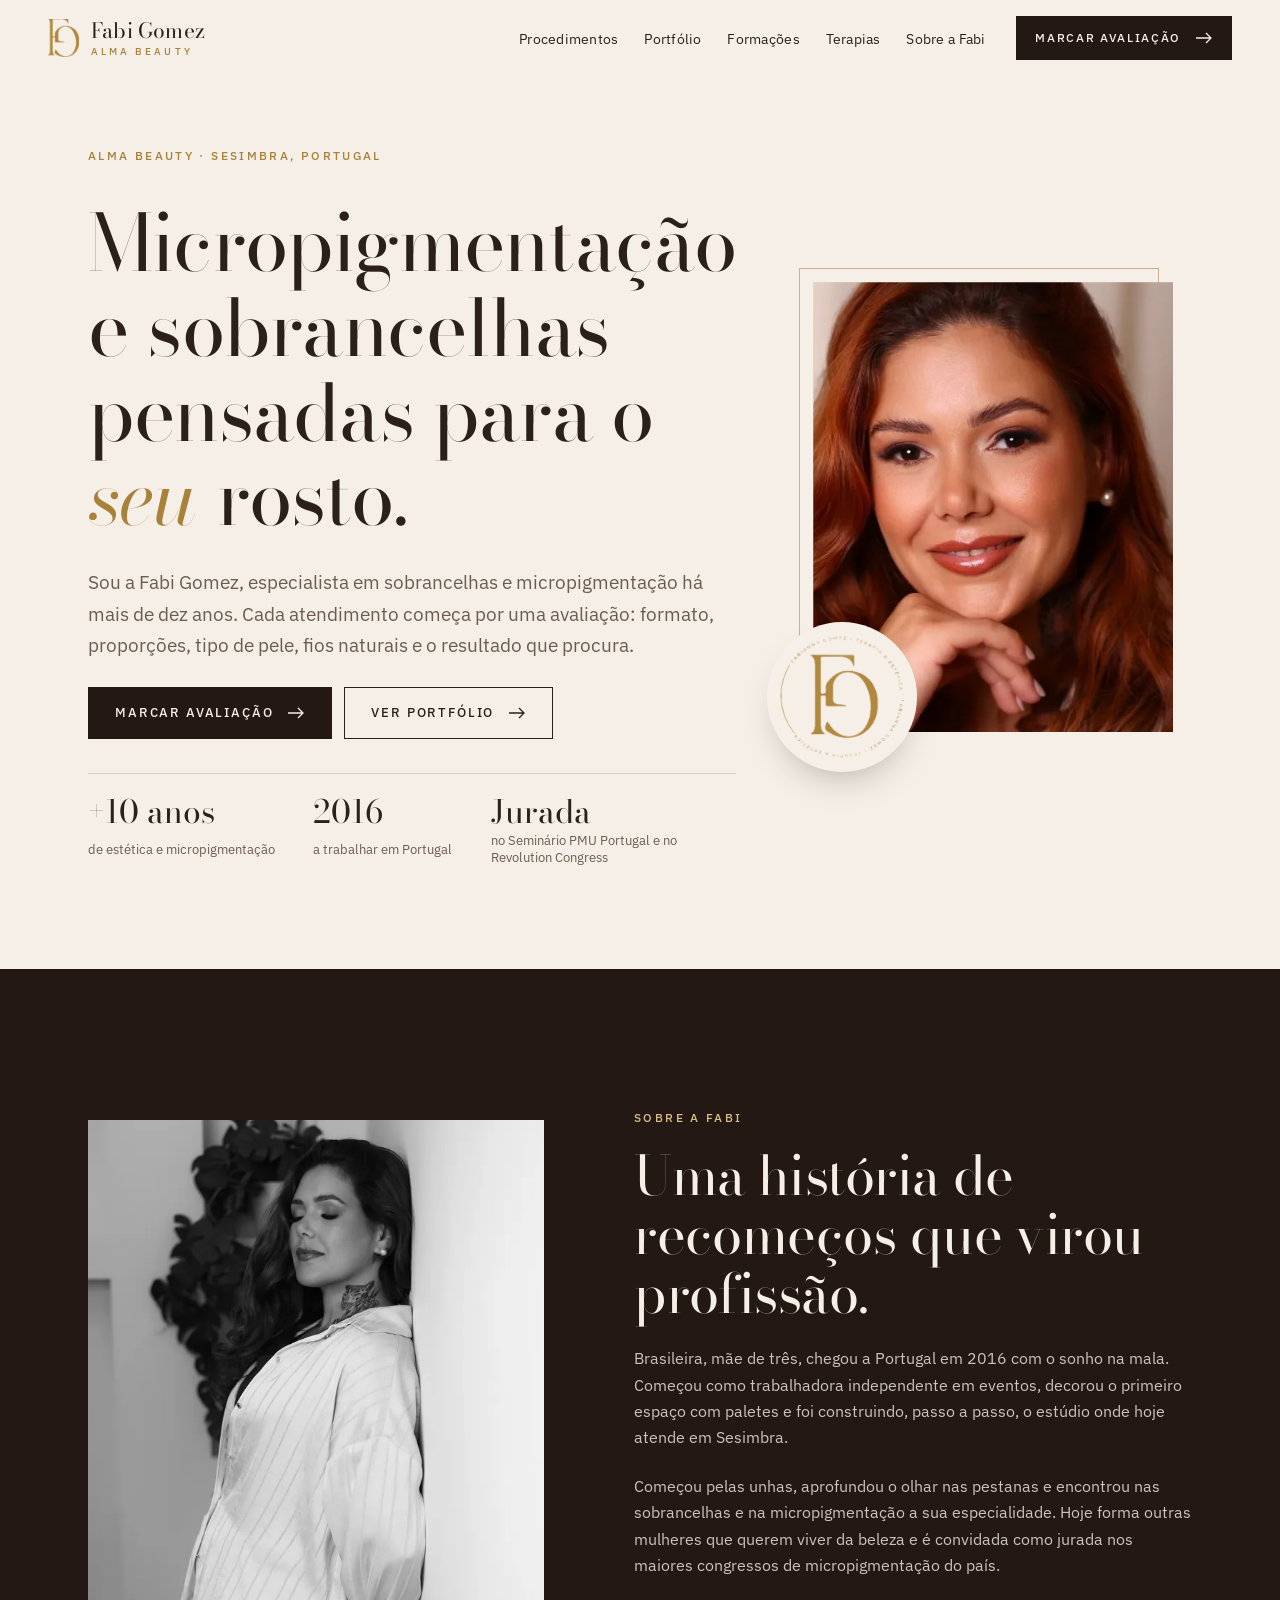
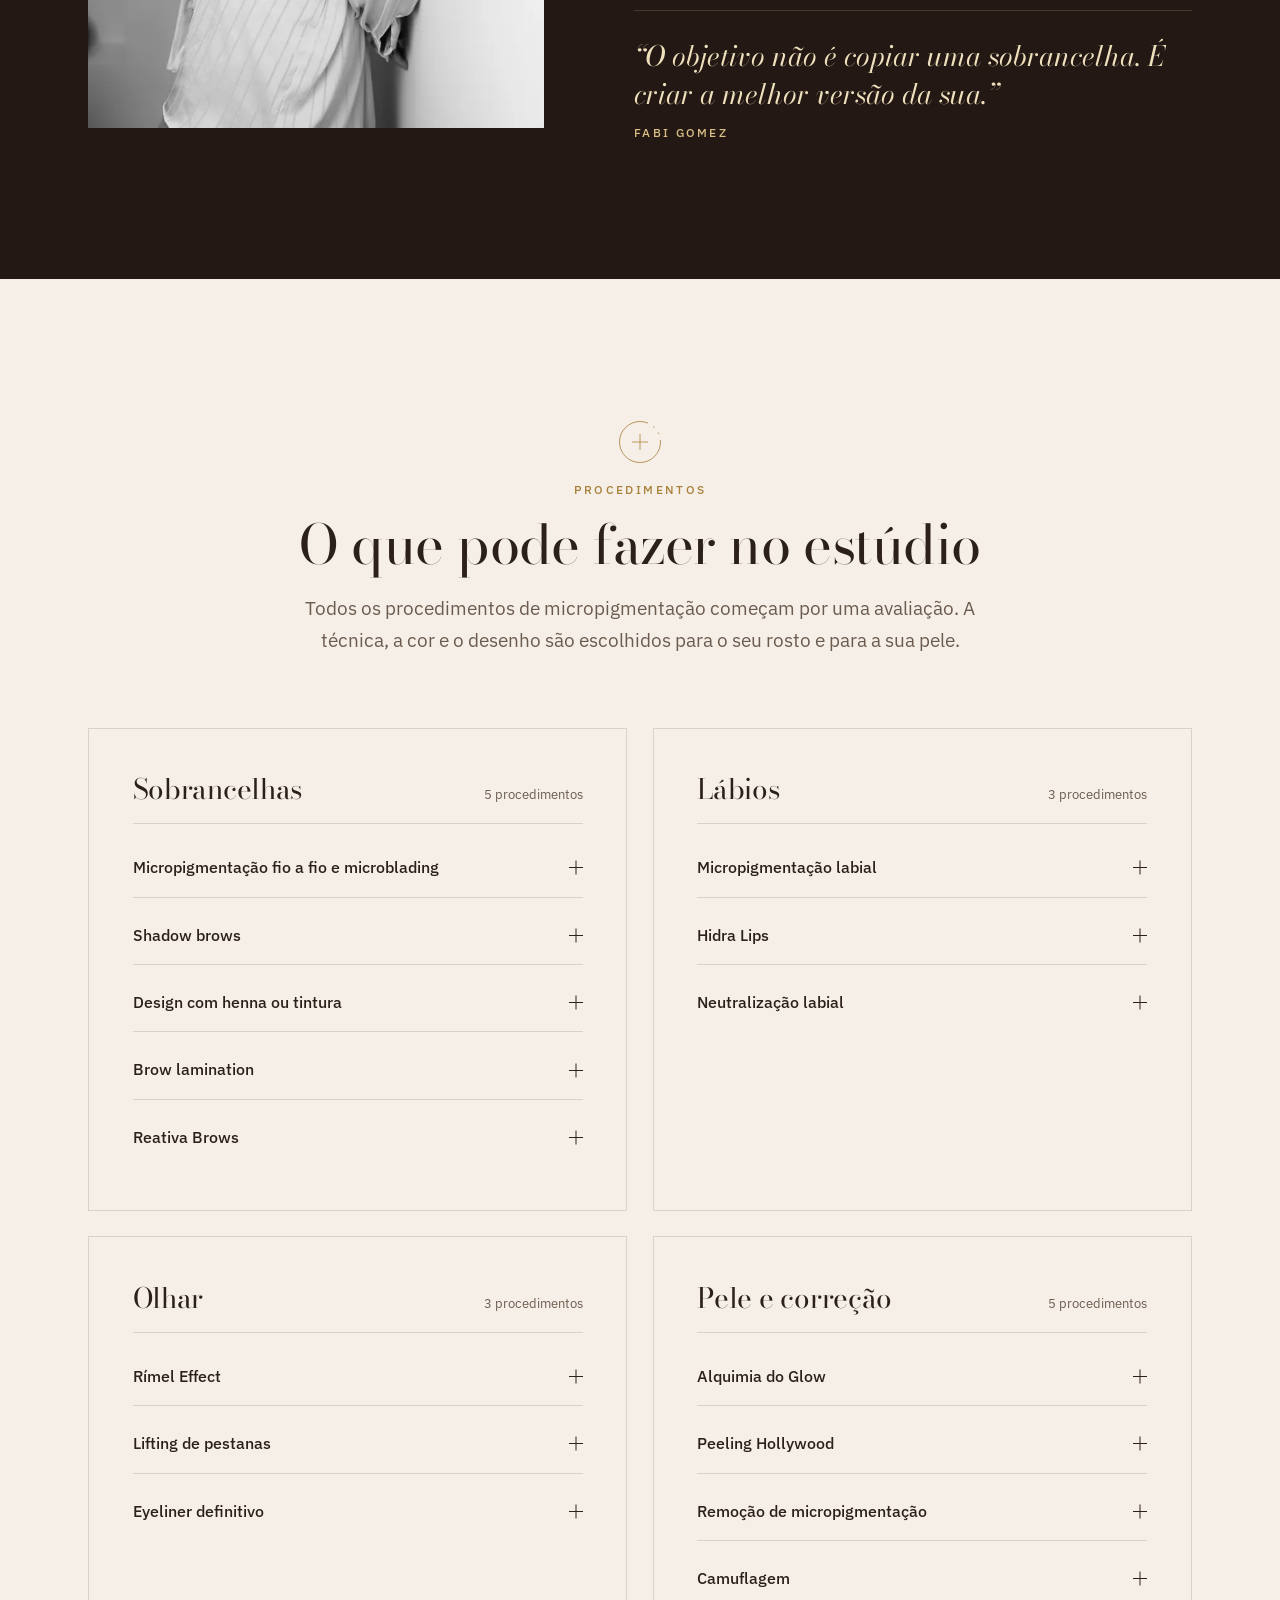
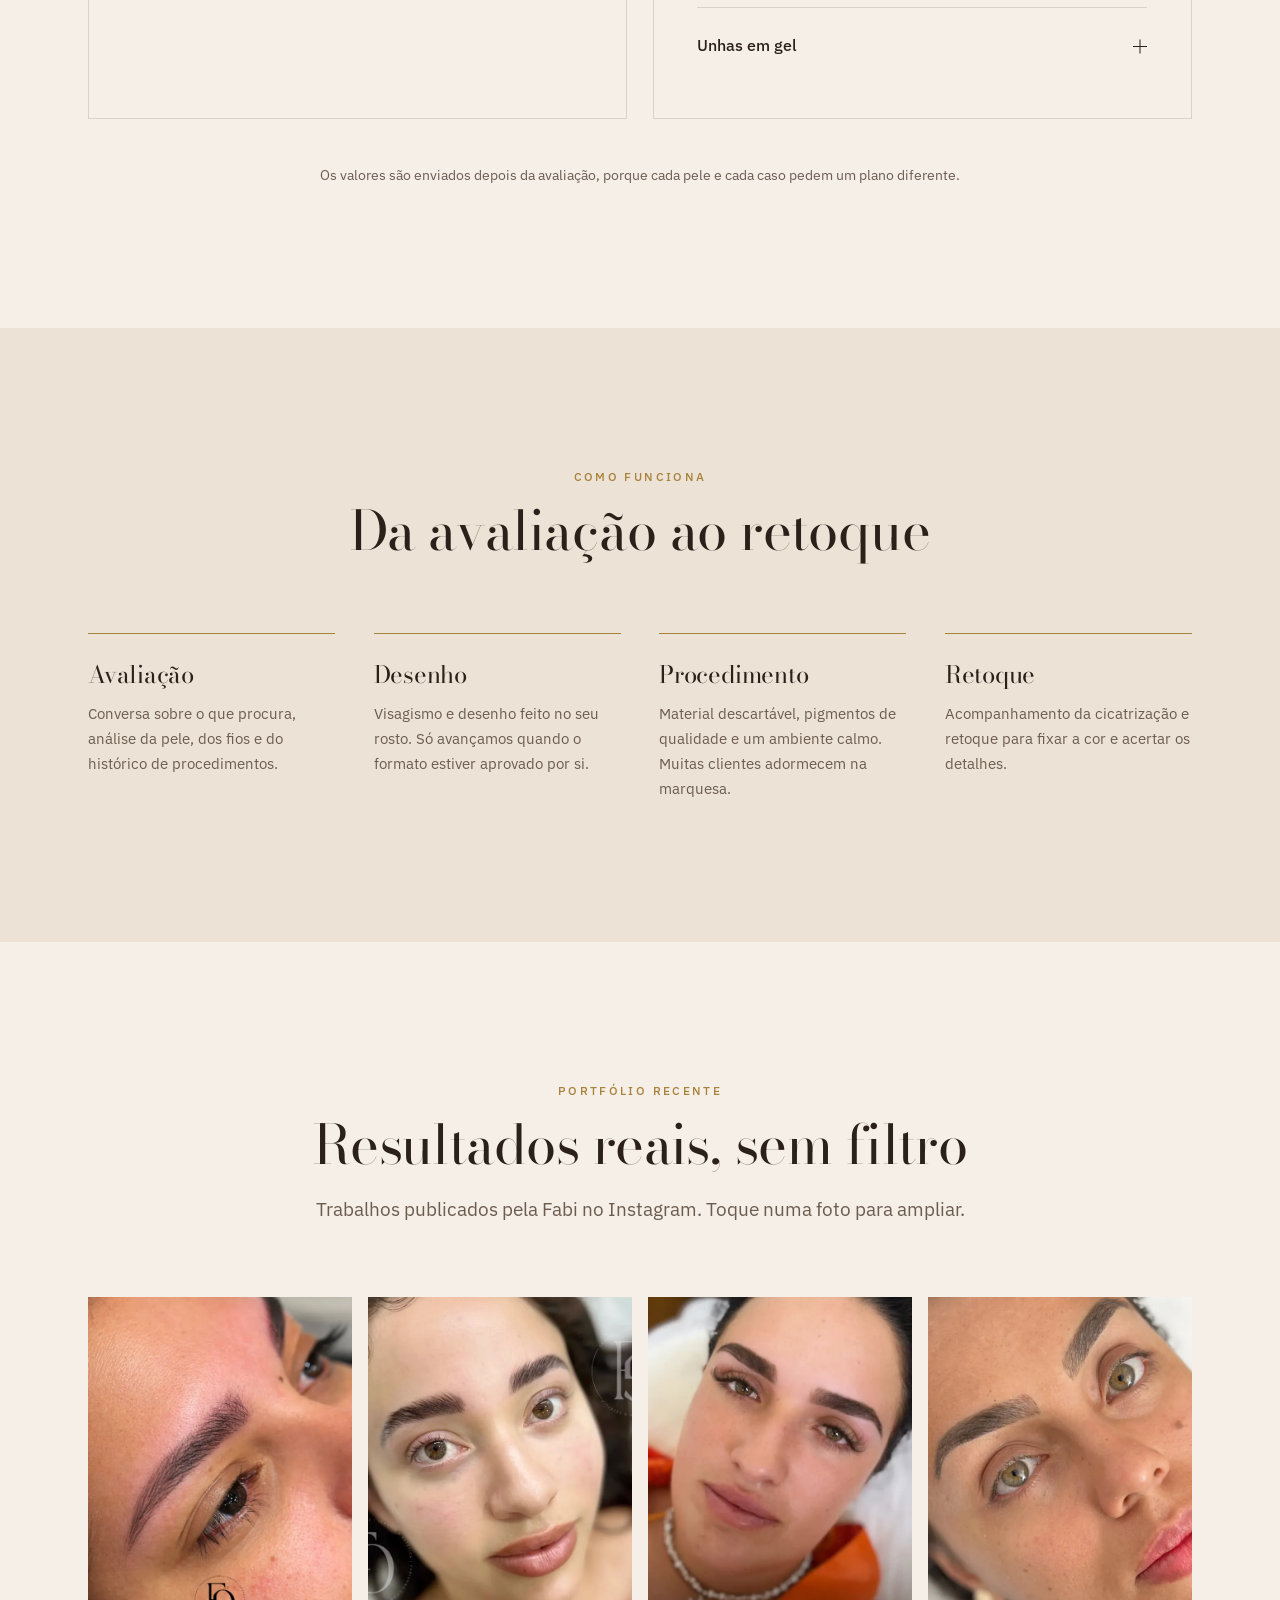
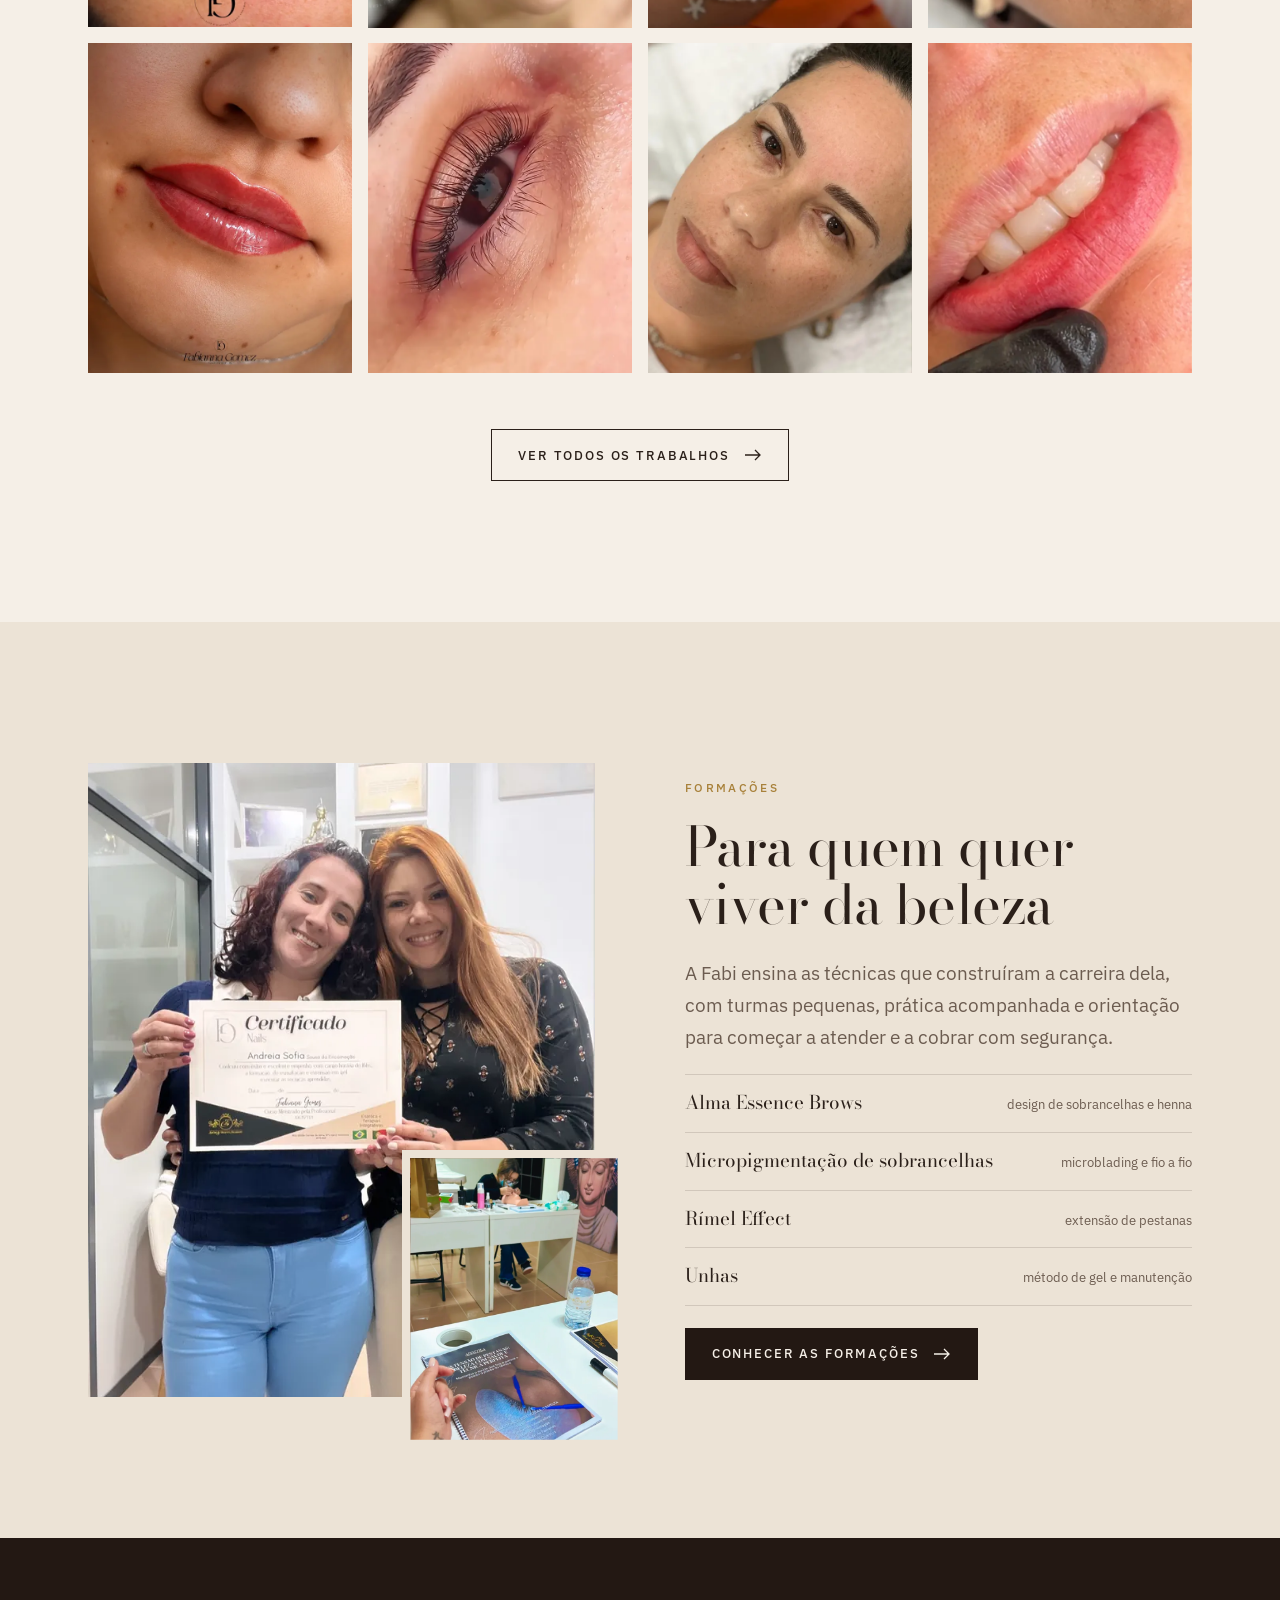
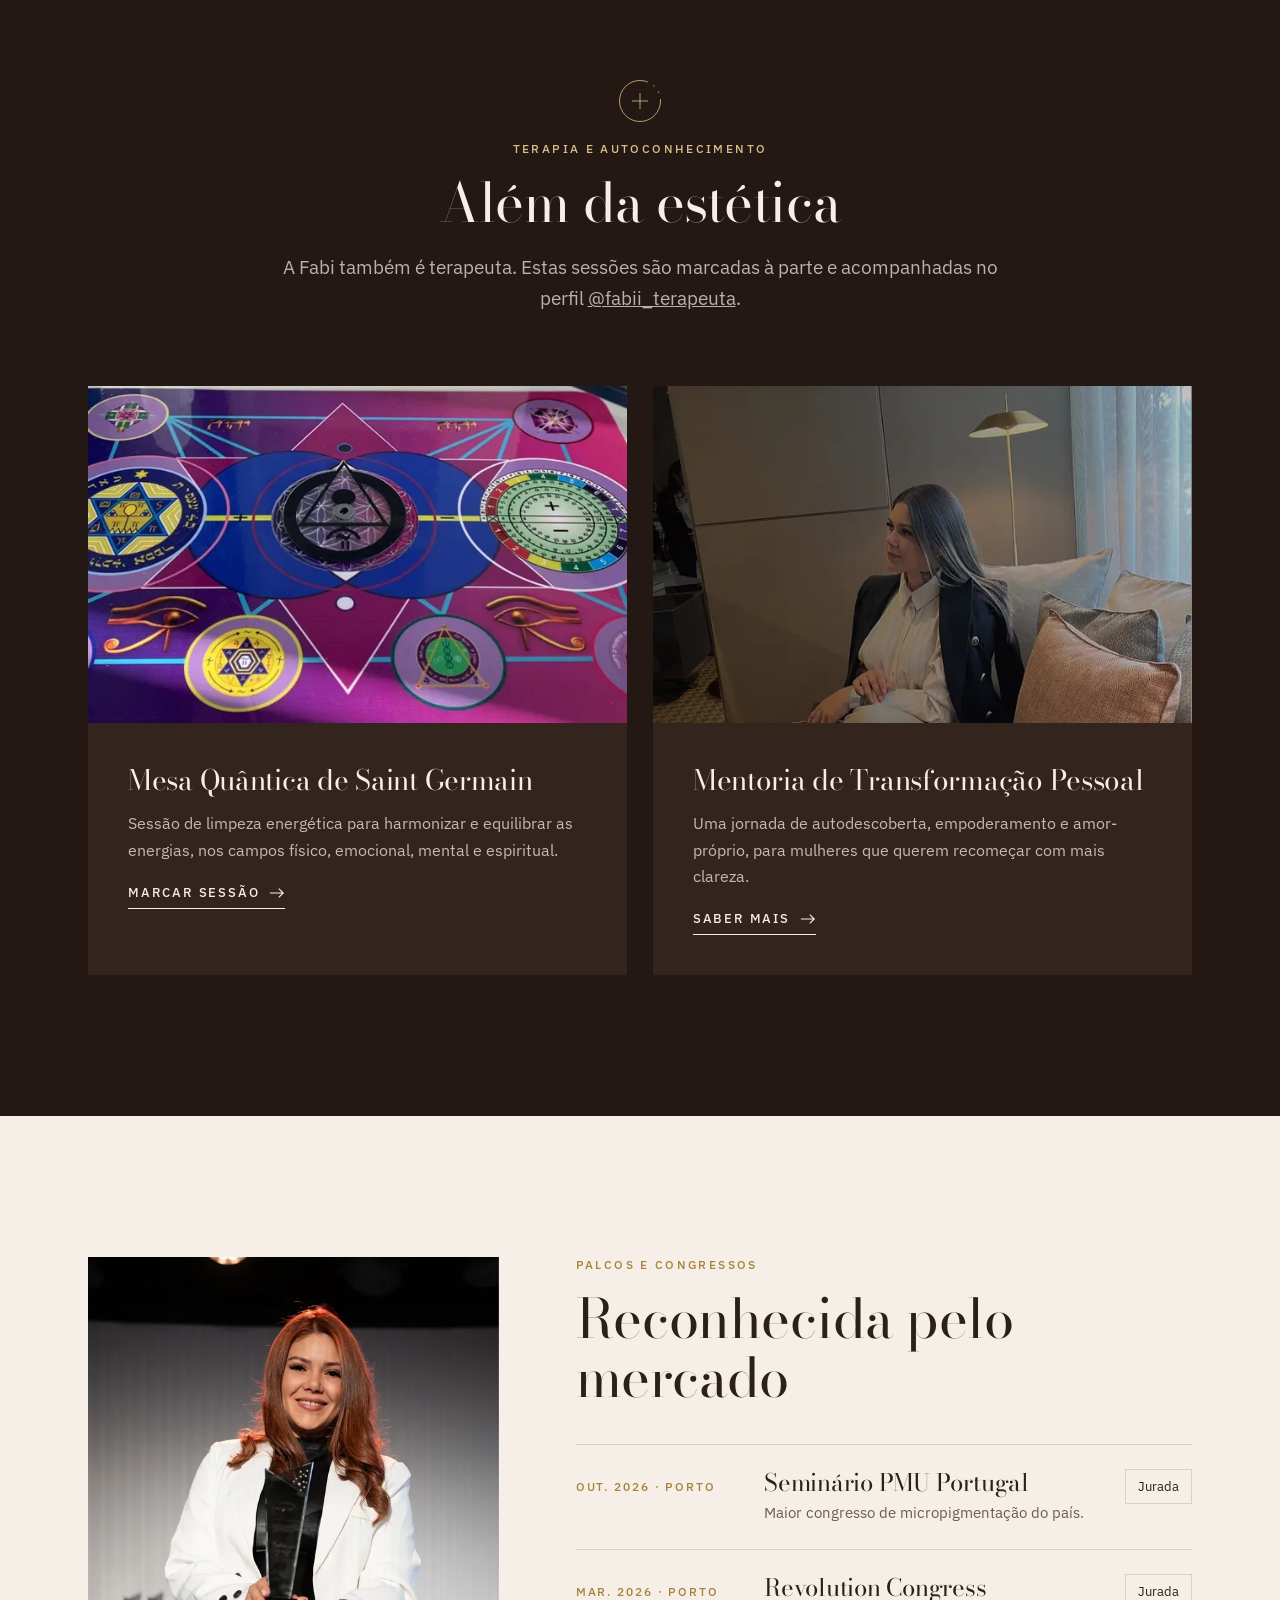
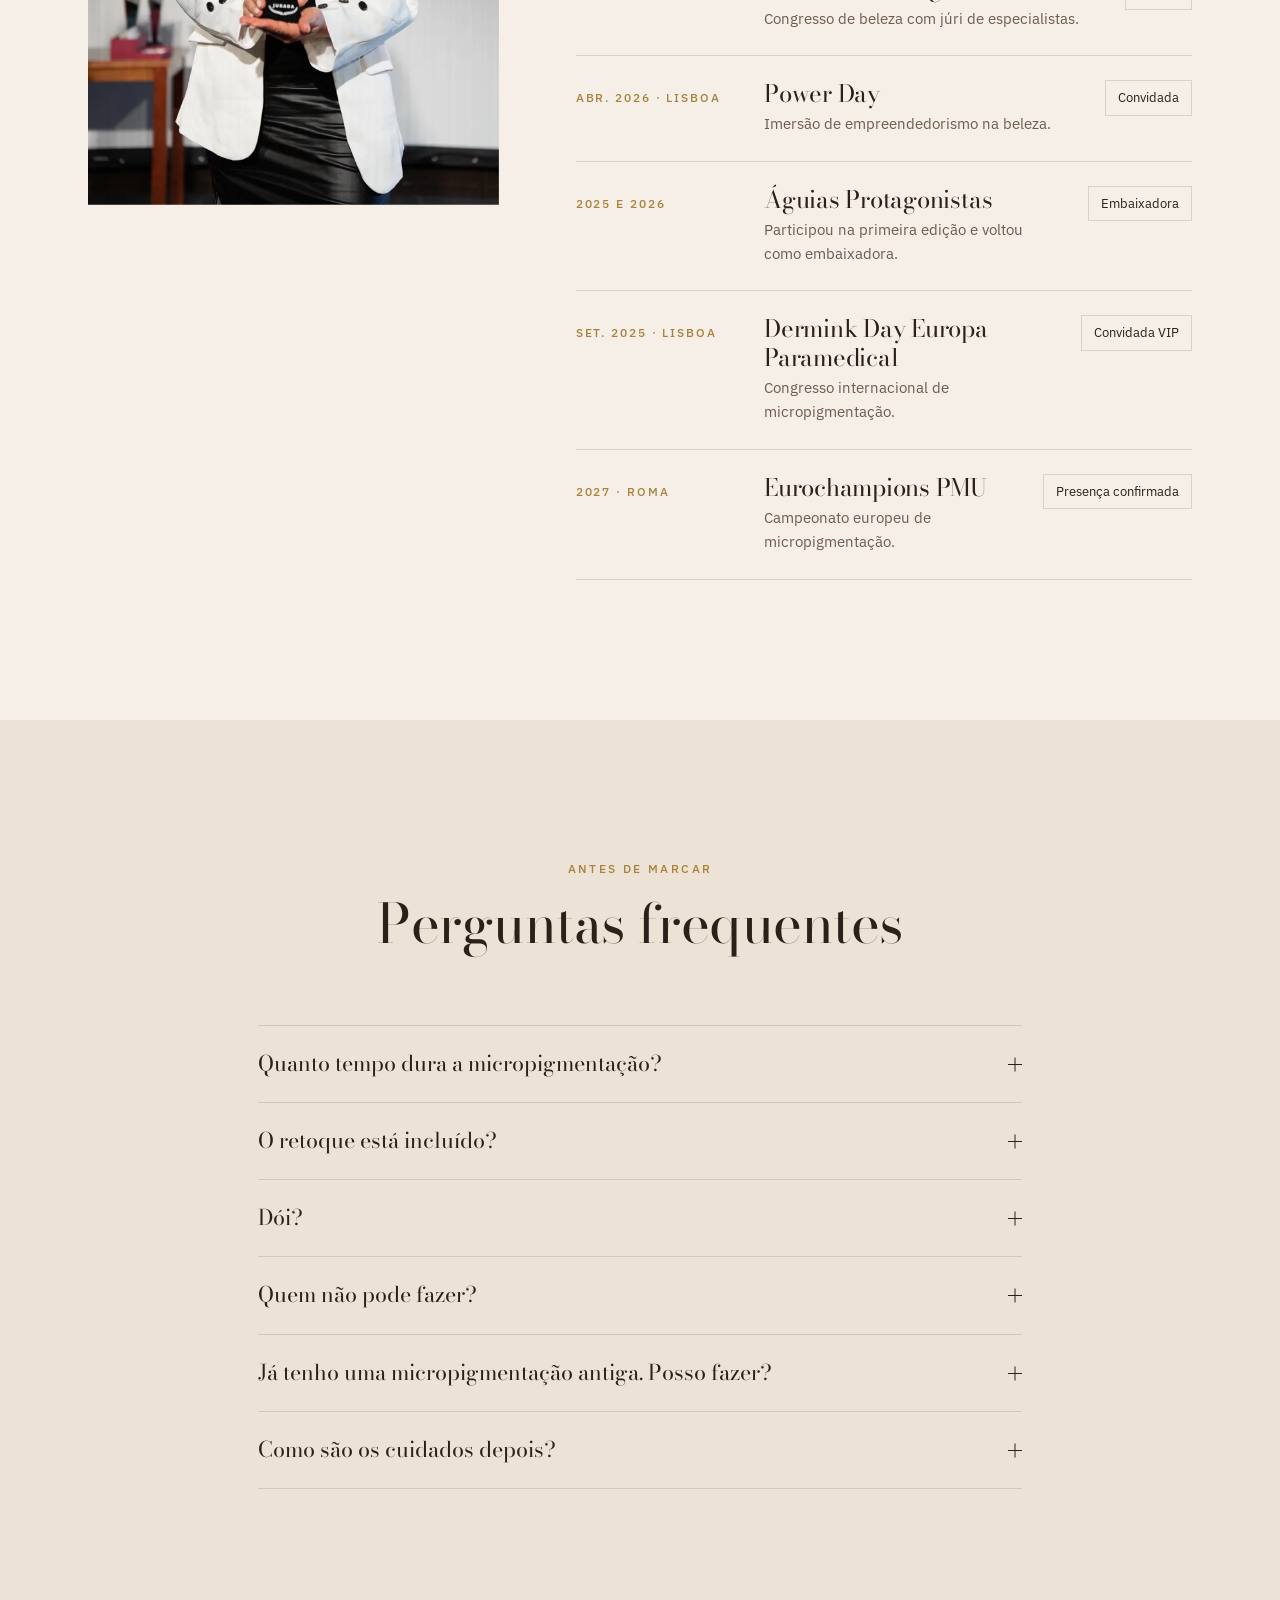
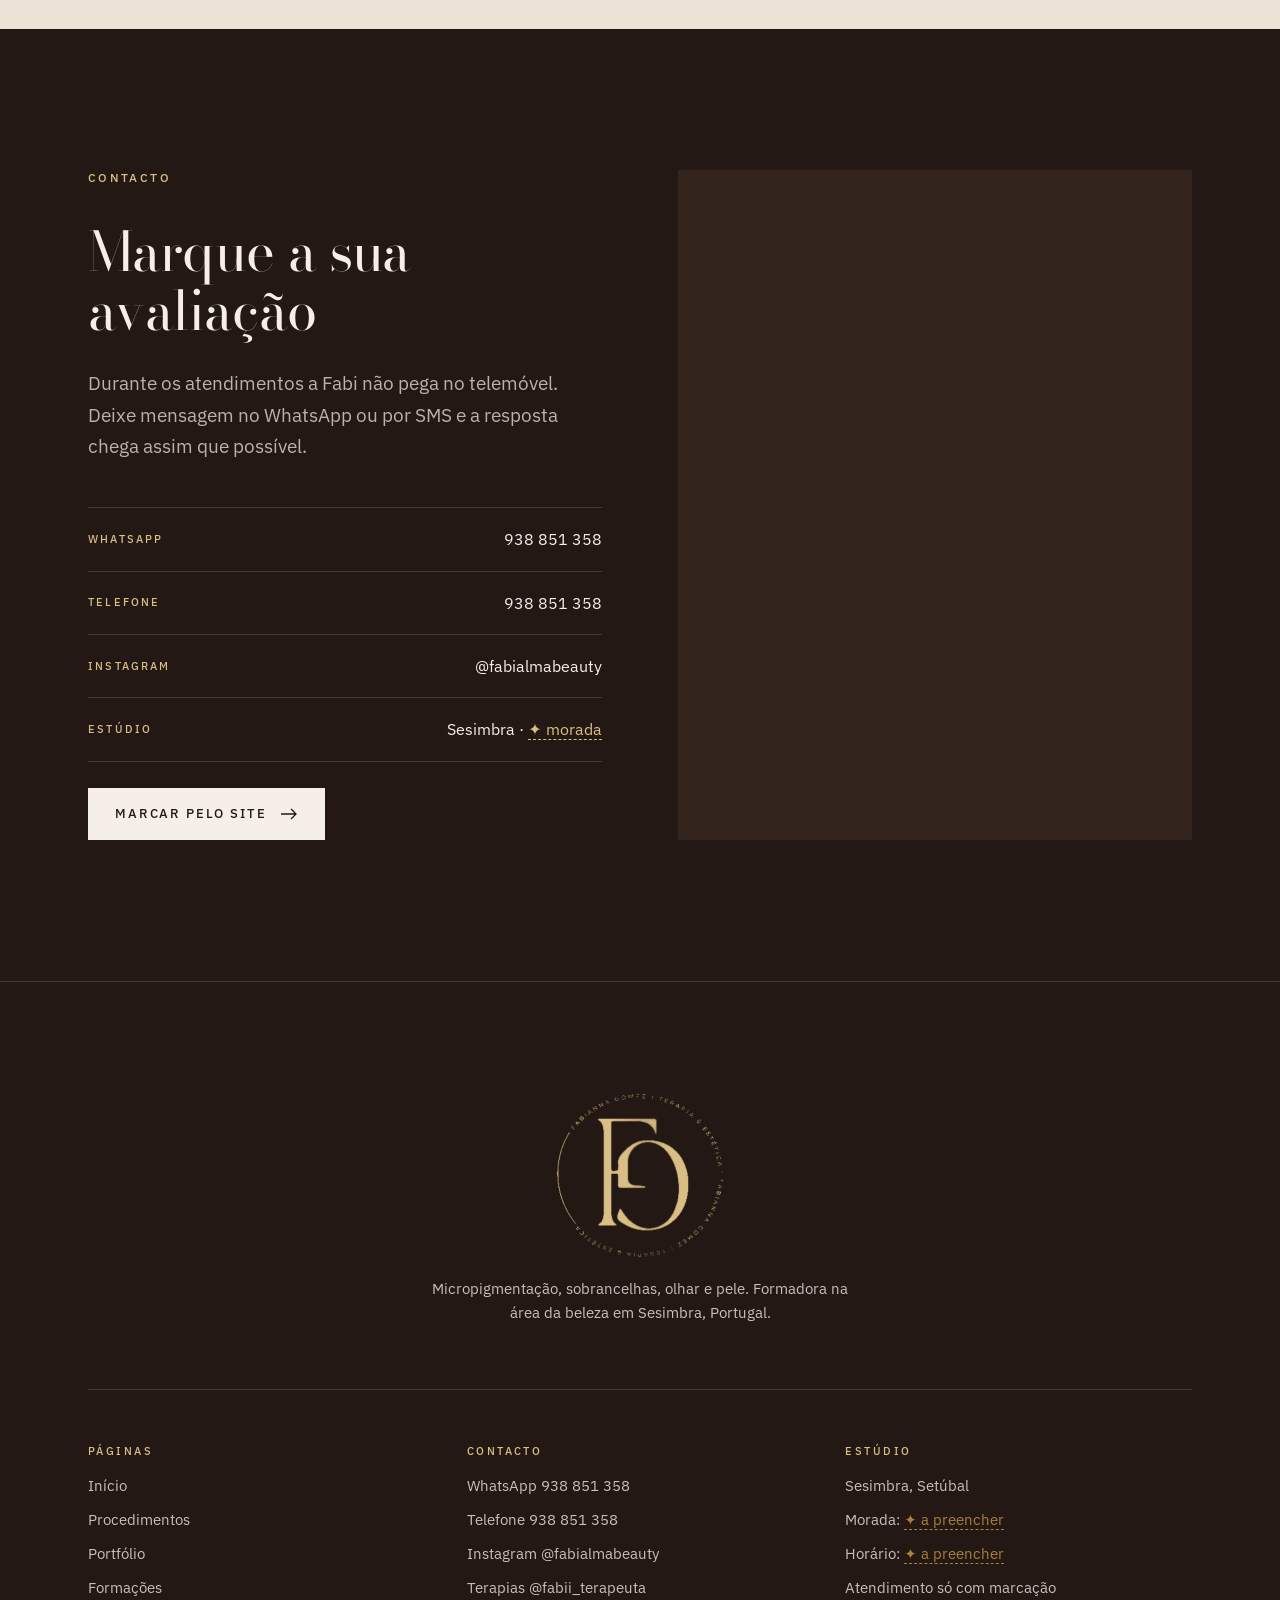
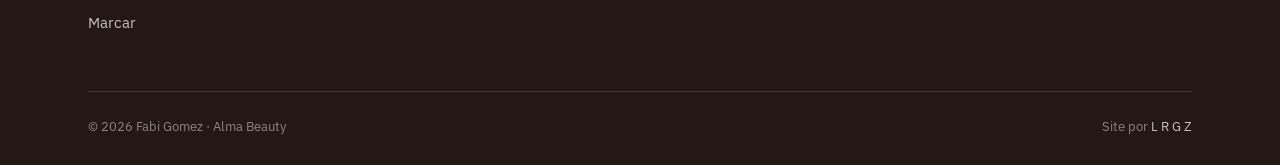
==== index.html @ defeaa69 "Site Fabi Gomez · Alma Beauty v1 Co-Authored-By: Claude Opus 5.5 <noreply@anthropic.com>" ====
<!doctype html>
<html lang="pt-PT">
<head>
<meta charset="utf-8">
<meta name="viewport" content="width=device-width,initial-scale=1,viewport-fit=cover">
<title>Fabi Gomez · Alma Beauty | Micropigmentação e sobrancelhas em Sesimbra</title>
<meta name="description" content="Micropigmentação de sobrancelhas e lábios, design de sobrancelhas, pestanas e pele com a Fabi Gomez, em Sesimbra. Mais de 10 anos de experiência e formações para profissionais.">
<meta name="robots" content="noindex">
<meta name="theme-color" content="#f5efe7">
<link rel="canonical" href="https://azeugral.github.io/fabi-gomez/">
<meta property="og:type" content="website">
<meta property="og:title" content="Fabi Gomez · Alma Beauty | Micropigmentação e sobrancelhas em Sesimbra">
<meta property="og:description" content="Micropigmentação de sobrancelhas e lábios, design de sobrancelhas, pestanas e pele com a Fabi Gomez, em Sesimbra. Mais de 10 anos de experiência e formações para profissionais.">
<meta property="og:image" content="https://azeugral.github.io/fabi-gomez/og-alma.jpg">
<meta property="og:image:width" content="1200">
<meta property="og:image:height" content="630">
<meta property="og:image:alt" content="Monograma FG de Fabi Gomez ao lado de um retrato dela">
<meta property="og:locale" content="pt_PT">
<link rel="icon" href="favicon.ico" sizes="any">
<link rel="icon" href="favicon-32.png" type="image/png" sizes="32x32">
<link rel="apple-touch-icon" href="assets/img/icone-180.png">
<link rel="preconnect" href="https://fonts.googleapis.com">
<link rel="preconnect" href="https://fonts.gstatic.com" crossorigin>
<link rel="stylesheet" href="https://fonts.googleapis.com/css2?family=Bodoni+Moda:ital,opsz,wght@0,6..96,400;0,6..96,500;1,6..96,400&family=IBM+Plex+Sans:wght@400;500&display=swap">
<link rel="stylesheet" href="assets/css/site.css?v=2">
<link rel="preload" as="image" href="assets/img/fabi-retrato-720.webp" imagesrcset="assets/img/fabi-retrato-720.webp 720w, assets/img/fabi-retrato-1200.webp 879w" imagesizes="(max-width:900px) 90vw, 46vw">
</head>
<body>
<a class="sr" href="#conteudo">Saltar para o conteúdo</a>
<div class="progresso" data-prog aria-hidden="true"><i></i></div>
<header class="nav">
  <a class="nav-marca" href="./" aria-label="Fabi Gomez, Alma Beauty, início"><img src="assets/img/mono-ouro-96.webp" srcset="assets/img/mono-ouro-96.webp 1x, assets/img/mono-ouro-192.webp 2x" alt="" width="78" height="96"><span><b>Fabi Gomez</b><small>Alma Beauty</small></span></a>
  <button class="nav-abrir" type="button" aria-expanded="false" aria-controls="menu"><span>Menu</span><i aria-hidden="true"></i></button>
  <nav class="nav-menu" id="menu" aria-label="Principal">
    <ul class="menu"><li><a href="./#procedimentos">Procedimentos</a></li><li><a href="portfolio.html">Portfólio</a></li><li><a href="formacoes.html">Formações</a></li><li><a href="./#terapias">Terapias</a></li><li><a href="./#sobre">Sobre a Fabi</a></li></ul>
    <a class="btn peq" href="marcar.html"><span>Marcar avaliação</span><svg class="i-seta" viewBox="0 0 18 18" aria-hidden="true"><path d="M1 9h15M11 4l5 5-5 5"/></svg></a>
    <div class="gaveta-extra"><a href="https://wa.me/351938851358" target="_blank" rel="noopener">WhatsApp 938 851 358</a><span>Sesimbra, Portugal</span></div>
  </nav>
</header>
<main id="conteudo">
<section class="hero">
  <div class="wrap hero-grade">
    <div class="hero-texto">
      <p class="rot" data-h="1">Alma Beauty · Sesimbra, Portugal</p>
      <h1 data-h="2">Micropigmentação e sobrancelhas pensadas para o <em>seu</em> rosto.</h1>
      <p class="lead" data-h="3">Sou a Fabi Gomez, especialista em sobrancelhas e micropigmentação há mais de dez anos. Cada atendimento começa por uma avaliação: formato, proporções, tipo de pele, fios naturais e o resultado que procura.</p>
      <div class="acoes" data-h="4">
        <a class="btn" href="marcar.html"><span>Marcar avaliação</span><svg class="i-seta" viewBox="0 0 18 18" aria-hidden="true"><path d="M1 9h15M11 4l5 5-5 5"/></svg></a>
        <a class="btn linha" href="portfolio.html"><span>Ver portfólio</span><svg class="i-seta" viewBox="0 0 18 18" aria-hidden="true"><path d="M1 9h15M11 4l5 5-5 5"/></svg></a>
      </div>
      <ul class="factos" data-h="5">
        <li><b>+10 anos</b><span>de estética e micropigmentação</span></li>
        <li><b>2016</b><span>a trabalhar em Portugal</span></li>
        <li><b>Jurada</b><span>no Seminário PMU Portugal e no Revolution Congress</span></li>
      </ul>
    </div>
    <div class="hero-foto">
      <figure><img src="assets/img/fabi-retrato-720.webp" srcset="assets/img/fabi-retrato-720.webp 720w, assets/img/fabi-retrato-1200.webp 879w" sizes="(max-width:900px) 90vw, 46vw" alt="Retrato da Fabi Gomez, de cabelo ruivo, a sorrir com a mão no queixo" width="720" height="543" fetchpriority="high"></figure>
      <div class="selo"><img src="assets/img/logo-ouro-320.webp" alt="" width="320" height="315"></div>
    </div>
  </div>
</section>

<section class="sec escuro" id="sobre">
  <div class="wrap sobre-grade">
    <figure class="sobre-foto" data-r="img"><img src="assets/img/fabi-pb-640.webp" srcset="assets/img/fabi-pb-640.webp 640w, assets/img/fabi-pb-1000.webp 1000w" sizes="(max-width:860px) 90vw, 42vw" alt="Fabi Gomez em retrato a preto e branco" width="640" height="853" loading="lazy"></figure>
    <div class="sobre-texto">
      <p class="rot" data-r>Sobre a Fabi</p>
      <h2 data-r>Uma história de recomeços que virou profissão.</h2>
      <p data-r>Brasileira, mãe de três, chegou a Portugal em 2016 com o sonho na mala. Começou como trabalhadora independente em eventos, decorou o primeiro espaço com paletes e foi construindo, passo a passo, o estúdio onde hoje atende em Sesimbra.</p>
      <p data-r>Começou pelas unhas, aprofundou o olhar nas pestanas e encontrou nas sobrancelhas e na micropigmentação a sua especialidade. Hoje forma outras mulheres que querem viver da beleza e é convidada como jurada nos maiores congressos de micropigmentação do país.</p>
      <blockquote class="citacao" data-r>“O objetivo não é copiar uma sobrancelha. É criar a melhor versão da sua.”<cite>Fabi Gomez</cite></blockquote>
    </div>
  </div>
</section>

<section class="sec" id="procedimentos">
  <div class="wrap">
    <div class="cab">
      <svg class="anel" viewBox="0 0 44 44" aria-hidden="true"><circle cx="22" cy="22" r="20.5" fill="none" stroke="currentColor" stroke-width=".8" stroke-dasharray="104 6 2 6 2 6"/><path d="M22 14v16M14 22h16" stroke="currentColor" stroke-width=".8"/></svg>
      <p class="rot" data-r>Procedimentos</p>
      <h2 data-r>O que pode fazer no estúdio</h2>
      <p class="lead" data-r>Todos os procedimentos de micropigmentação começam por uma avaliação. A técnica, a cor e o desenho são escolhidos para o seu rosto e para a sua pele.</p>
    </div>
    <div class="grupos">
      <article class="grupo" data-r>
        <div class="grupo-cab"><h3>Sobrancelhas</h3><span>5 procedimentos</span></div>
        <details class="item"><summary>Micropigmentação fio a fio e microblading<i class="mais"></i></summary><div class="item-corpo"><div><p>Fios desenhados um a um para preencher falhas e dar estrutura sem perder a naturalidade. Feito com pigmentos Dermink, escolhidos pelo subtom da pele.</p><dl><div><dt>Sessão</dt><dd>cerca de 2h30</dd></div><div><dt>Retoque</dt><dd>30 a 45 dias depois</dd></div><div><dt>Valor</dt><dd><em class="a-preencher">a preencher</em></dd></div></dl></div></div></details>
        <details class="item"><summary>Shadow brows<i class="mais"></i></summary><div class="item-corpo"><div><p>Efeito sombreado e suave, indicado para peles oleosas, peles em tratamento e para quem gosta de um acabamento com aspeto de maquilhagem leve.</p><dl><div><dt>Sessão</dt><dd>cerca de 2h30</dd></div><div><dt>Retoque</dt><dd>30 a 45 dias depois</dd></div><div><dt>Valor</dt><dd><em class="a-preencher">a preencher</em></dd></div></dl></div></div></details>
        <details class="item"><summary>Design com henna ou tintura<i class="mais"></i></summary><div class="item-corpo"><div><p>Visagismo, alinhamento e acabamento com pinça e navalha. A henna é aplicada para realçar, sem ficar marcada.</p><dl><div><dt>Sessão</dt><dd>cerca de 1h</dd></div><div><dt>Manutenção</dt><dd>a cada 3 a 4 semanas</dd></div><div><dt>Valor</dt><dd><em class="a-preencher">a preencher</em></dd></div></dl></div></div></details>
        <details class="item"><summary>Brow lamination<i class="mais"></i></summary><div class="item-corpo"><div><p>Alisa e redireciona os fios para dar volume sem pigmentação. Fica ainda melhor combinado com o lifting de pestanas.</p><dl><div><dt>Duração</dt><dd>4 a 8 semanas</dd></div><div><dt>Valor</dt><dd><em class="a-preencher">a preencher</em></dd></div></dl></div></div></details>
        <details class="item"><summary>Reativa Brows<i class="mais"></i></summary><div class="item-corpo"><div><p>Protocolo para quem perdeu fios ou tem falhas. Estimula os folículos e o crescimento natural em 3 sessões. Também pode ser feito nas pestanas, na barba e no couro cabeludo.</p><dl><div><dt>Protocolo</dt><dd>3 sessões</dd></div><div><dt>Valor</dt><dd><em class="a-preencher">a preencher</em></dd></div></dl></div></div></details>
      </article>
      <article class="grupo" data-r data-d="1">
        <div class="grupo-cab"><h3>Lábios</h3><span>3 procedimentos</span></div>
        <details class="item"><summary>Micropigmentação labial<i class="mais"></i></summary><div class="item-corpo"><div><p>Devolve cor, contorno e aspeto hidratado aos lábios. Pode ser uma cobertura total ou um toque de cor mais transparente, conforme o que pede o seu rosto.</p><dl><div><dt>Sessão</dt><dd>cerca de 2h30</dd></div><div><dt>Retoque</dt><dd>30 a 45 dias depois</dd></div><div><dt>Valor</dt><dd><em class="a-preencher">a preencher</em></dd></div></dl></div></div></details>
        <details class="item"><summary>Hidra Lips<i class="mais"></i></summary><div class="item-corpo"><div><p>Uma cor subtil para realçar o contorno e uniformizar os lábios, mantendo a naturalidade.</p><dl><div><dt>Sessão</dt><dd>cerca de 2h</dd></div><div><dt>Valor</dt><dd><em class="a-preencher">a preencher</em></dd></div></dl></div></div></details>
        <details class="item"><summary>Neutralização labial<i class="mais"></i></summary><div class="item-corpo"><div><p>Para lábios escuros ou manchados. Avaliação do subtom, escolha certa dos pigmentos e trabalho suave para não inflamar o tecido. Lábios ressequidos são tratados e hidratados antes.</p><dl><div><dt>Sessões</dt><dd>conforme a avaliação</dd></div><div><dt>Valor</dt><dd><em class="a-preencher">a preencher</em></dd></div></dl></div></div></details>
      </article>
      <article class="grupo" data-r>
        <div class="grupo-cab"><h3>Olhar</h3><span>3 procedimentos</span></div>
        <details class="item"><summary>Rímel Effect<i class="mais"></i></summary><div class="item-corpo"><div><p>Técnica autoral de extensão de pestanas: leveza, naturalidade e efeito de rímel todos os dias, feita em cerca de 1 hora.</p><dl><div><dt>Sessão</dt><dd>cerca de 1h</dd></div><div><dt>Manutenção</dt><dd>a cada 3 semanas</dd></div><div><dt>Valor</dt><dd><em class="a-preencher">a preencher</em></dd></div></dl></div></div></details>
        <details class="item"><summary>Lifting de pestanas<i class="mais"></i></summary><div class="item-corpo"><div><p>Curva e alonga as pestanas naturais, com tintura opcional. Um cuidado com os fios e com a autoestima.</p><dl><div><dt>Duração</dt><dd>4 a 8 semanas</dd></div><div><dt>Valor</dt><dd><em class="a-preencher">a preencher</em></dd></div></dl></div></div></details>
        <details class="item"><summary>Eyeliner definitivo<i class="mais"></i></summary><div class="item-corpo"><div><p>Micropigmentação na linha das pestanas para um olhar mais definido, do traço discreto ao delineado.</p><dl><div><dt>Retoque</dt><dd>30 a 45 dias depois</dd></div><div><dt>Valor</dt><dd><em class="a-preencher">a preencher</em></dd></div></dl></div></div></details>
      </article>
      <article class="grupo" data-r data-d="1">
        <div class="grupo-cab"><h3>Pele e correção</h3><span>5 procedimentos</span></div>
        <details class="item"><summary>Alquimia do Glow<i class="mais"></i></summary><div class="item-corpo"><div><p>Protocolo de pele criado pela Fabi, pensado sobretudo para clientes 40+. Estímulo, hidratação e regeneração para devolver viço e luminosidade de forma progressiva.</p><dl><div><dt>Protocolo</dt><dd>conforme a avaliação</dd></div><div><dt>Valor</dt><dd><em class="a-preencher">a preencher</em></dd></div></dl></div></div></details>
        <details class="item"><summary>Peeling Hollywood<i class="mais"></i></summary><div class="item-corpo"><div><p>Laser de carbono para uniformizar o tom, controlar a oleosidade e dar luminosidade imediata.</p><dl><div><dt>Sessão</dt><dd>cerca de 1h</dd></div><div><dt>Valor</dt><dd><em class="a-preencher">a preencher</em></dd></div></dl></div></div></details>
        <details class="item"><summary>Remoção de micropigmentação<i class="mais"></i></summary><div class="item-corpo"><div><p>Laser para fragmentar o pigmento e microagulhamento para tratar o tecido, intercalados num protocolo. Num dos casos recentes, 5 sessões chegaram a 80% de clareamento sem agredir a pele.</p><dl><div><dt>Sessões</dt><dd>conforme o pigmento</dd></div><div><dt>Valor</dt><dd><em class="a-preencher">a preencher</em></dd></div></dl></div></div></details>
        <details class="item"><summary>Camuflagem<i class="mais"></i></summary><div class="item-corpo"><div><p>Correção de cor e de desenho de uma micropigmentação antiga, depois do clareamento, para devolver leveza ao resultado.</p><dl><div><dt>Valor</dt><dd><em class="a-preencher">a preencher</em></dd></div></dl></div></div></details>
        <details class="item"><summary>Unhas em gel<i class="mais"></i></summary><div class="item-corpo"><div><p>Manutenção feita só com limas manuais, sem broca, para que as unhas não fiquem finas com o tempo.</p><dl><div><dt>Manutenção</dt><dd>a cada 3 semanas</dd></div><div><dt>Valor</dt><dd><em class="a-preencher">a preencher</em></dd></div></dl></div></div></details>
      </article>
    </div>
    <p class="nota" data-r>Os valores são enviados depois da avaliação, porque cada pele e cada caso pedem um plano diferente.</p>
  </div>
</section>

<section class="sec linho">
  <div class="wrap">
    <div class="cab">
      <p class="rot" data-r>Como funciona</p>
      <h2 data-r>Da avaliação ao retoque</h2>
    </div>
    <ol class="passos">
      <li class="passo" data-r="linha"><h3 data-r>Avaliação</h3><p data-r>Conversa sobre o que procura, análise da pele, dos fios e do histórico de procedimentos.</p></li>
      <li class="passo" data-r="linha" data-d="1"><h3 data-r data-d="1">Desenho</h3><p data-r data-d="1">Visagismo e desenho feito no seu rosto. Só avançamos quando o formato estiver aprovado por si.</p></li>
      <li class="passo" data-r="linha" data-d="2"><h3 data-r data-d="2">Procedimento</h3><p data-r data-d="2">Material descartável, pigmentos de qualidade e um ambiente calmo. Muitas clientes adormecem na marquesa.</p></li>
      <li class="passo" data-r="linha" data-d="3"><h3 data-r data-d="3">Retoque</h3><p data-r data-d="3">Acompanhamento da cicatrização e retoque para fixar a cor e acertar os detalhes.</p></li>
    </ol>
  </div>
</section>

<section class="sec" id="portfolio">
  <div class="wrap">
    <div class="cab">
      <p class="rot" data-r>Portfólio recente</p>
      <h2 data-r>Resultados reais, sem filtro</h2>
      <p class="lead" data-r>Trabalhos publicados pela Fabi no Instagram. Toque numa foto para ampliar.</p>
    </div>
    <div class="obras" data-obras="8"></div>
    <div class="obras-rodape"><a class="btn linha" href="portfolio.html"><span>Ver todos os trabalhos</span><svg class="i-seta" viewBox="0 0 18 18" aria-hidden="true"><path d="M1 9h15M11 4l5 5-5 5"/></svg></a></div>
  </div>
</section>

<section class="sec linho" id="formacoes">
  <div class="wrap divide">
    <figure class="divide-foto">
      <div class="f1" data-r="img"><img src="assets/img/formacao-certificado-640.webp" srcset="assets/img/formacao-certificado-640.webp 640w, assets/img/formacao-certificado-1000.webp 1000w" sizes="(max-width:860px) 90vw, 42vw" alt="Fabi Gomez ao lado de uma aluna que segura o certificado de formação" width="640" height="853" loading="lazy"></div>
      <div class="f2" data-r="img" data-d="2"><img src="assets/img/formacao-pratica-640.webp" alt="Apostila de formação aberta sobre a mesa durante uma aula prática" width="640" height="1138" loading="lazy"></div>
    </figure>
    <div class="divide-texto">
      <p class="rot" data-r>Formações</p>
      <h2 data-r>Para quem quer viver da beleza</h2>
      <p class="lead" data-r>A Fabi ensina as técnicas que construíram a carreira dela, com turmas pequenas, prática acompanhada e orientação para começar a atender e a cobrar com segurança.</p>
      <ul class="lista" data-r>
        <li><b>Alma Essence Brows</b><span>design de sobrancelhas e henna</span></li>
        <li><b>Micropigmentação de sobrancelhas</b><span>microblading e fio a fio</span></li>
        <li><b>Rímel Effect</b><span>extensão de pestanas</span></li>
        <li><b>Unhas</b><span>método de gel e manutenção</span></li>
      </ul>
      <a class="btn" href="formacoes.html" data-r><span>Conhecer as formações</span><svg class="i-seta" viewBox="0 0 18 18" aria-hidden="true"><path d="M1 9h15M11 4l5 5-5 5"/></svg></a>
    </div>
  </div>
</section>

<section class="sec escuro" id="terapias">
  <div class="wrap">
    <div class="cab">
      <svg class="anel" viewBox="0 0 44 44" aria-hidden="true"><circle cx="22" cy="22" r="20.5" fill="none" stroke="currentColor" stroke-width=".8" stroke-dasharray="104 6 2 6 2 6"/><path d="M22 14v16M14 22h16" stroke="currentColor" stroke-width=".8"/></svg>
      <p class="rot" data-r>Terapia e autoconhecimento</p>
      <h2 data-r>Além da estética</h2>
      <p class="lead" data-r>A Fabi também é terapeuta. Estas sessões são marcadas à parte e acompanhadas no perfil <a href="https://www.instagram.com/fabii_terapeuta/" target="_blank" rel="noopener">@fabii_terapeuta</a>.</p>
    </div>
    <div class="cartoes">
      <article class="cartao" data-r>
        <figure><img src="assets/img/mesa-quantica-640.webp" srcset="assets/img/mesa-quantica-640.webp 640w, assets/img/mesa-quantica-1000.webp 1000w" sizes="(max-width:860px) 90vw, 45vw" alt="Mesa Quântica de Saint Germain com cristais sobre o tabuleiro" width="640" height="480" loading="lazy"></figure>
        <div class="cartao-corpo">
          <h3>Mesa Quântica de Saint Germain</h3>
          <p>Sessão de limpeza energética para harmonizar e equilibrar as energias, nos campos físico, emocional, mental e espiritual.</p>
          <a class="link" href="marcar.html?tipo=terapia&amp;servico=Mesa%20Qu%C3%A2ntica"><span>Marcar sessão</span><svg class="i-seta" viewBox="0 0 18 18" aria-hidden="true"><path d="M1 9h15M11 4l5 5-5 5"/></svg></a>
        </div>
      </article>
      <article class="cartao" data-r data-d="1">
        <figure><img src="assets/img/fabi-estudio-640.webp" srcset="assets/img/fabi-estudio-640.webp 640w, assets/img/fabi-estudio-1000.webp 1000w" sizes="(max-width:860px) 90vw, 45vw" alt="Fabi Gomez sentada num sofá, num ambiente calmo" width="640" height="834" loading="lazy" style="object-position:50% 40%"></figure>
        <div class="cartao-corpo">
          <h3>Mentoria de Transformação Pessoal</h3>
          <p>Uma jornada de autodescoberta, empoderamento e amor-próprio, para mulheres que querem recomeçar com mais clareza.</p>
          <a class="link" href="marcar.html?tipo=terapia&amp;servico=Mentoria%20de%20Transforma%C3%A7%C3%A3o%20Pessoal"><span>Saber mais</span><svg class="i-seta" viewBox="0 0 18 18" aria-hidden="true"><path d="M1 9h15M11 4l5 5-5 5"/></svg></a>
        </div>
      </article>
    </div>
  </div>
</section>

<section class="sec" id="palcos">
  <div class="wrap palcos-grade">
    <figure class="palcos-foto" data-r="img"><img src="assets/img/fabi-jurada-640.webp" srcset="assets/img/fabi-jurada-640.webp 640w, assets/img/fabi-jurada-1000.webp 1000w" sizes="(max-width:960px) 90vw, 36vw" alt="Fabi Gomez em palco, de casaco branco, a segurar um troféu" width="640" height="853" loading="lazy"></figure>
    <div>
      <div class="cab" style="justify-items:start;text-align:left;margin-bottom:36px">
        <p class="rot" data-r>Palcos e congressos</p>
        <h2 data-r>Reconhecida pelo mercado</h2>
      </div>
      <ul class="palcos">
        <li class="palco" data-r><span class="quando">Out. 2026 · Porto</span><div><h3>Seminário PMU Portugal</h3><p>Maior congresso de micropigmentação do país.</p></div><span class="papel">Jurada</span></li>
        <li class="palco" data-r><span class="quando">Mar. 2026 · Porto</span><div><h3>Revolution Congress</h3><p>Congresso de beleza com júri de especialistas.</p></div><span class="papel">Jurada</span></li>
        <li class="palco" data-r><span class="quando">Abr. 2026 · Lisboa</span><div><h3>Power Day</h3><p>Imersão de empreendedorismo na beleza.</p></div><span class="papel">Convidada</span></li>
        <li class="palco" data-r><span class="quando">2025 e 2026</span><div><h3>Águias Protagonistas</h3><p>Participou na primeira edição e voltou como embaixadora.</p></div><span class="papel">Embaixadora</span></li>
        <li class="palco" data-r><span class="quando">Set. 2025 · Lisboa</span><div><h3>Dermink Day Europa Paramedical</h3><p>Congresso internacional de micropigmentação.</p></div><span class="papel">Convidada VIP</span></li>
        <li class="palco" data-r><span class="quando">2027 · Roma</span><div><h3>Eurochampions PMU</h3><p>Campeonato europeu de micropigmentação.</p></div><span class="papel">Presença confirmada</span></li>
      </ul>
    </div>
  </div>
</section>

<section class="sec linho" id="cuidados">
  <div class="wrap estreito">
    <div class="cab">
      <p class="rot" data-r>Antes de marcar</p>
      <h2 data-r>Perguntas frequentes</h2>
    </div>
    <div class="perguntas" data-r>
      <details class="pergunta"><summary>Quanto tempo dura a micropigmentação?<i class="mais"></i></summary><div class="item-corpo"><div>Em média de 1 a 3 anos. Depende do tipo de pele, da exposição ao sol, dos cuidados em casa e da técnica escolhida. Peles oleosas tendem a perder a cor mais depressa.</div></div></details>
      <details class="pergunta"><summary>O retoque está incluído?<i class="mais"></i></summary><div class="item-corpo"><div>O retoque é feito entre 30 e 45 dias depois, quando a pele já cicatrizou. Serve para fixar a cor e acertar os detalhes. <em class="a-preencher">confirmar se está incluído no valor</em></div></div></details>
      <details class="pergunta"><summary>Dói?<i class="mais"></i></summary><div class="item-corpo"><div>A sensação é suportável e varia de pessoa para pessoa. É usado anestésico tópico e o procedimento é feito com calma, com pausas sempre que precisar.</div></div></details>
      <details class="pergunta"><summary>Quem não pode fazer?<i class="mais"></i></summary><div class="item-corpo"><div>Grávidas e lactantes, pessoas em quimioterapia, com diabetes descompensada, problemas de cicatrização, herpes ativa (no caso dos lábios) ou a tomar isotretinoína. Na avaliação a Fabi confirma o seu caso.</div></div></details>
      <details class="pergunta"><summary>Já tenho uma micropigmentação antiga. Posso fazer?<i class="mais"></i></summary><div class="item-corpo"><div>Depende da cor e da intensidade do pigmento. Em muitos casos começa-se por algumas sessões de remoção a laser e só depois se faz a nova micropigmentação ou a camuflagem.</div></div></details>
      <details class="pergunta"><summary>Como são os cuidados depois?<i class="mais"></i></summary><div class="item-corpo"><div>Nos primeiros dias evite sol, piscina, mar, sauna e maquilhagem na zona. Não arranque as crostas e use apenas o creme indicado. Recebe as instruções por escrito no fim do atendimento.</div></div></details>
    </div>
  </div>
</section>

<section class="sec escuro" id="contacto">
  <div class="wrap contacto-grade">
    <div class="contacto-texto">
      <p class="rot" data-r>Contacto</p>
      <h2 data-r>Marque a sua avaliação</h2>
      <p class="lead" data-r>Durante os atendimentos a Fabi não pega no telemóvel. Deixe mensagem no WhatsApp ou por SMS e a resposta chega assim que possível.</p>
      <ul class="canais" data-r>
        <li><a href="https://wa.me/351938851358" target="_blank" rel="noopener"><small>WhatsApp</small><span>938 851 358</span></a></li>
        <li><a href="tel:+351938851358"><small>Telefone</small><span>938 851 358</span></a></li>
        <li><a href="https://www.instagram.com/fabialmabeauty/" target="_blank" rel="noopener"><small>Instagram</small><span>@fabialmabeauty</span></a></li>
        <li><div><small>Estúdio</small><span>Sesimbra · <em class="a-preencher">morada</em></span></div></li>
      </ul>
      <div class="acoes" data-r><a class="btn claro" href="marcar.html"><span>Marcar pelo site</span><svg class="i-seta" viewBox="0 0 18 18" aria-hidden="true"><path d="M1 9h15M11 4l5 5-5 5"/></svg></a></div>
    </div>
    <div class="mapa" data-r="img"><iframe title="Mapa de Sesimbra" src="https://maps.google.com/maps?q=Sesimbra%2C%20Portugal&amp;z=13&amp;output=embed" loading="lazy" referrerpolicy="no-referrer-when-downgrade"></iframe></div>
  </div>
</section>
</main>
<footer class="rodape">
  <div class="wrap">
    <div class="rodape-topo">
      <img src="assets/img/logo-claro-320.webp" srcset="assets/img/logo-claro-320.webp 1x, assets/img/logo-claro-640.webp 2x" alt="Fabianna Gomez, Terapia &amp; Estética" width="320" height="315" loading="lazy">
      <p>Micropigmentação, sobrancelhas, olhar e pele. Formadora na área da beleza em Sesimbra, Portugal.</p>
    </div>
    <div class="colunas">
      <div><h4>Páginas</h4><ul><li><a href="./">Início</a></li><li><a href="./#procedimentos">Procedimentos</a></li><li><a href="portfolio.html">Portfólio</a></li><li><a href="formacoes.html">Formações</a></li><li><a href="marcar.html">Marcar</a></li></ul></div>
      <div><h4>Contacto</h4><ul><li><a href="https://wa.me/351938851358" target="_blank" rel="noopener">WhatsApp 938 851 358</a></li><li><a href="tel:+351938851358">Telefone 938 851 358</a></li><li><a href="https://www.instagram.com/fabialmabeauty/" target="_blank" rel="noopener">Instagram @fabialmabeauty</a></li><li><a href="https://www.instagram.com/fabii_terapeuta/" target="_blank" rel="noopener">Terapias @fabii_terapeuta</a></li></ul></div>
      <div><h4>Estúdio</h4><ul><li>Sesimbra, Setúbal</li><li>Morada: <em class="a-preencher">a preencher</em></li><li>Horário: <em class="a-preencher">a preencher</em></li><li>Atendimento só com marcação</li></ul></div>
    </div>
    <div class="base"><span>© <span data-ano>2026</span> Fabi Gomez · Alma Beauty</span><span>Site por <a href="https://lrgz.com.br" target="_blank" rel="noopener">L R G Z</a></span></div>
  </div>
</footer>
<a class="fixo" href="marcar.html"><img src="assets/img/mono-osso-96.webp" alt="" width="78" height="96"><span>Marcar avaliação</span></a>
<div class="lb" role="dialog" aria-modal="true" aria-label="Foto ampliada" aria-hidden="true">
  <div class="lb-topo"><span class="rot" data-cont></span><button type="button" data-fechar>Fechar</button></div>
  <div class="lb-palco"><img alt=""></div>
  <div class="lb-base"><button type="button" data-ant aria-label="Anterior">&larr;</button><span class="rot" data-leg></span><button type="button" data-prox aria-label="Seguinte">&rarr;</button></div>
</div>
<script src="assets/js/obras.js?v=2"></script>
<script src="assets/js/site.js?v=2"></script>
</body>
</html>
---- assets/css/site.css ----
/* Fabi Gomez · Alma Beauty
   marfim + cacau + ouro do monograma FG · Bodoni Moda + IBM Plex Sans */
:root{
  --marfim:#f5efe7;
  --linho:#ece3d6;
  --areia:#dccfbd;
  --cacau:#231813;
  --cacau-2:#33251e;
  --cacau-3:#4a372c;
  --tinta:#2b201a;
  --suave:#6c5c50;
  --ouro:#a8813a;
  --ouro-claro:#d9bf86;
  --ouro-luz:#efe0bd;
  --linha:rgba(43,32,26,.14);
  --linha-escura:rgba(239,224,189,.16);
  --ease:cubic-bezier(.16,.84,.32,1);
  --ease-io:cubic-bezier(.65,0,.35,1);
  --serif:"Bodoni Moda",Didot,"Times New Roman",serif;
  --sans:"IBM Plex Sans",system-ui,-apple-system,"Segoe UI",sans-serif;
  --wrap:1200px;
  --gut:clamp(16px,4.5vw,48px);
  --nav:76px;
}
*,*::before,*::after{box-sizing:border-box}
html{-webkit-text-size-adjust:100%;scroll-behavior:smooth;scroll-padding-top:calc(var(--nav) + 12px)}
body{margin:0;background:var(--marfim);color:var(--tinta);font:400 16px/1.65 var(--sans);-webkit-font-smoothing:antialiased;text-rendering:optimizeLegibility;overflow-x:hidden}
img{display:block;max-width:100%;height:auto}
a{color:inherit}
button{font:inherit;color:inherit}
::selection{background:var(--ouro-claro);color:var(--cacau)}
:focus-visible{outline:2px solid var(--ouro);outline-offset:3px}
.sr{position:absolute;left:-9999px;top:0;z-index:100;background:var(--cacau);color:var(--marfim);padding:10px 14px}
.sr:focus{left:12px;top:12px}
.wrap{width:100%;max-width:var(--wrap);margin:0 auto;padding:0 var(--gut)}
.estreito{max-width:860px}

/* tipografia */
h1,h2,h3,h4{font-family:var(--serif);font-weight:400;line-height:1.08;margin:0;letter-spacing:-.01em;font-optical-sizing:auto}
h1{font-size:clamp(2.35rem,6.4vw,4.9rem)}
h2{font-size:clamp(2rem,4.6vw,3.4rem)}
h3{font-size:clamp(1.35rem,2.4vw,1.75rem);line-height:1.18}
p{margin:0 0 1em}
.lead{font-size:clamp(1.05rem,1.6vw,1.2rem);color:var(--suave);max-width:38em}
.rot{font:500 .74rem/1.3 var(--sans);letter-spacing:.2em;text-transform:uppercase;color:var(--ouro)}
.escuro .rot{color:var(--ouro-claro)}
.cab{display:grid;gap:18px;justify-items:center;text-align:center;margin:0 auto clamp(40px,6vw,72px);max-width:760px}
.cab p{margin:0}
.cab .lead{margin:0 auto}
.a-preencher{font-style:normal;color:var(--ouro);border-bottom:1px dashed currentColor;white-space:nowrap}
.a-preencher::before{content:"✦ "}
.escuro .a-preencher{color:var(--ouro-claro)}

/* ornamento: o anel fino do logo */
.anel{display:block;width:44px;height:44px;margin:0 auto;color:var(--ouro)}
.escuro .anel{color:var(--ouro-claro)}

/* botões: retos, com varrimento dourado */
.btn{--bg:var(--cacau);--fg:var(--marfim);--fill:var(--ouro-claro);--fg2:var(--cacau);position:relative;display:inline-flex;align-items:center;justify-content:center;gap:14px;min-height:52px;padding:0 26px;background:var(--bg);color:var(--fg);border:1px solid var(--bg);text-decoration:none;font:500 .82rem/1 var(--sans);letter-spacing:.14em;text-transform:uppercase;cursor:pointer;overflow:hidden;isolation:isolate;transition:color .45s var(--ease),border-color .45s var(--ease),transform .25s var(--ease)}
.btn::before{content:"";position:absolute;inset:0;background:var(--fill);transform:scaleX(0);transform-origin:right;transition:transform .55s var(--ease);z-index:-1}
.btn .i-seta{width:18px;height:18px;flex:none;fill:none;stroke:currentColor;stroke-width:1.3;transition:transform .45s var(--ease)}
@media (hover:hover){
  .btn:hover{color:var(--fg2);border-color:var(--fill)}
  .btn:hover::before{transform:scaleX(1);transform-origin:left}
  .btn:hover .i-seta{transform:translateX(5px)}
  .lb button:hover{background:var(--marfim);color:var(--cacau)}
}
.btn:active{transform:scale(.975)}
.btn.claro{--bg:var(--marfim);--fg:var(--cacau);--fill:var(--ouro-claro)}
.btn.linha{--bg:transparent;--fg:var(--tinta);border-color:var(--tinta);--fill:var(--cacau);--fg2:var(--marfim)}
.escuro .btn.linha{--fg:var(--marfim);border-color:rgba(245,239,231,.55);--fill:var(--marfim);--fg2:var(--cacau)}
.btn.peq{min-height:44px;padding:0 18px;font-size:.74rem}
.acoes{display:flex;flex-wrap:wrap;gap:12px}
.cab .acoes,.centro .acoes{justify-content:center}
.link{display:inline-flex;align-items:center;gap:10px;text-decoration:none;font:500 .8rem/1 var(--sans);letter-spacing:.14em;text-transform:uppercase;padding:8px 0;background:linear-gradient(currentColor,currentColor) left bottom/100% 1px no-repeat;transition:background-size .5s var(--ease)}
.link:hover{background-size:0 1px;background-position:right bottom}
.link .i-seta{width:16px;height:16px;fill:none;stroke:currentColor;stroke-width:1.3;transition:transform .45s var(--ease)}
.link:hover .i-seta{transform:translateX(4px)}

/* barra de progresso */
.progresso{position:fixed;top:0;left:0;right:0;height:2px;z-index:60;pointer-events:none}
.progresso i{display:block;height:100%;background:var(--ouro);transform-origin:left;transform:scaleX(0)}

/* nav */
.nav{position:fixed;top:0;left:0;right:0;z-index:50;height:var(--nav);display:flex;align-items:center;justify-content:space-between;gap:20px;padding:0 var(--gut);transition:transform .5s var(--ease),background .4s var(--ease),box-shadow .4s var(--ease),height .4s var(--ease)}
.nav::before{content:"";position:absolute;inset:0;background:rgba(245,239,231,.82);backdrop-filter:blur(14px) saturate(1.2);-webkit-backdrop-filter:blur(14px) saturate(1.2);opacity:0;transition:opacity .4s var(--ease);z-index:-1;border-bottom:1px solid var(--linha)}
.nav.solida::before{opacity:1}
.nav.oculta{transform:translateY(-100%)}
.nav-marca{display:flex;align-items:center;gap:12px;text-decoration:none;color:var(--tinta);flex:none}
.nav-marca img{width:auto;height:38px}
.nav-marca span{display:grid;line-height:1}
.nav-marca b{font:400 1.32rem/1 var(--serif);letter-spacing:.01em}
.nav-marca small{font:500 .6rem/1 var(--sans);letter-spacing:.32em;text-transform:uppercase;color:var(--ouro);margin-top:6px}
.nav-menu{display:flex;align-items:center;gap:clamp(18px,2.4vw,34px)}
.menu{display:flex;gap:clamp(16px,2vw,30px);list-style:none;margin:0;padding:0}
.menu a{position:relative;text-decoration:none;font-size:.88rem;letter-spacing:.02em;padding:8px 0}
.menu a::after{content:"";position:absolute;left:0;right:0;bottom:2px;height:1px;background:var(--ouro);transform:scaleX(0);transform-origin:right;transition:transform .45s var(--ease)}
.menu a:hover::after,.menu a[aria-current="page"]::after{transform:scaleX(1);transform-origin:left}
.nav-abrir{display:none;align-items:center;gap:12px;background:none;border:0;padding:10px 0;cursor:pointer;font:500 .74rem/1 var(--sans);letter-spacing:.2em;text-transform:uppercase}
.nav-abrir i{position:relative;width:24px;height:9px}
.nav-abrir i::before,.nav-abrir i::after{content:"";position:absolute;left:0;right:0;height:1px;background:currentColor;transition:transform .45s var(--ease),top .45s var(--ease)}
.nav-abrir i::before{top:0}
.nav-abrir i::after{top:8px}
.nav-aberta .nav-abrir i::before{top:4px;transform:rotate(45deg)}
.nav-aberta .nav-abrir i::after{top:4px;transform:rotate(-45deg)}
.gaveta-extra{display:none}

@media (max-width:1060px){
  .nav-abrir{display:inline-flex;position:relative;z-index:2}
  .nav-menu{position:fixed;inset:0;z-index:1;flex-direction:column;justify-content:center;align-items:stretch;gap:36px;padding:calc(var(--nav) + 20px) var(--gut) 40px;background:var(--cacau);color:var(--marfim);clip-path:inset(0 0 100% 0);transition:clip-path .7s var(--ease-io);visibility:hidden}
  .nav-aberta .nav-menu{clip-path:inset(0 0 0 0);visibility:visible}
  .nav-aberta .nav-marca,.nav-aberta .nav-abrir{color:var(--marfim)}
  .nav-aberta .nav::before{opacity:0}
  .menu{flex-direction:column;gap:4px}
  .menu li{overflow:hidden}
  .menu a{display:block;font:400 clamp(2rem,8vw,2.8rem)/1.2 var(--serif);padding:6px 0;transform:translateY(105%);transition:transform .7s var(--ease)}
  .menu a::after{display:none}
  .nav-aberta .menu a{transform:none}
  .nav-aberta .menu li:nth-child(2) a{transition-delay:.05s}
  .nav-aberta .menu li:nth-child(3) a{transition-delay:.1s}
  .nav-aberta .menu li:nth-child(4) a{transition-delay:.15s}
  .nav-aberta .menu li:nth-child(5) a{transition-delay:.2s}
  .nav-aberta .menu li:nth-child(6) a{transition-delay:.25s}
  .nav-menu .btn{--bg:var(--marfim);--fg:var(--cacau);align-self:flex-start;opacity:0;transform:translateY(12px);transition:opacity .5s var(--ease) .3s,transform .5s var(--ease) .3s,color .45s var(--ease)}
  .nav-aberta .nav-menu .btn{opacity:1;transform:none}
  .gaveta-extra{display:grid;gap:4px;font-size:.88rem;color:rgba(245,239,231,.7)}
  .gaveta-extra a{text-decoration:none}
  body.nav-aberta{overflow:hidden}
}
@media (max-width:420px){.nav-marca img{height:34px}.nav-marca b{font-size:1.15rem}}

/* revelações */
.js [data-r]{opacity:0;transform:translateY(28px);transition:opacity 1s var(--ease),transform 1.1s var(--ease)}
.js [data-r].visto{opacity:1;transform:none}
.js [data-r="img"]{opacity:1;transform:none}
.js [data-r="img"]>img,.js [data-r="img"]>iframe{clip-path:inset(100% 0 0 0);transform:scale(1.14);transition:clip-path 1.3s var(--ease-io),transform 1.8s var(--ease)}
.js [data-r="img"].visto>img,.js [data-r="img"].visto>iframe{clip-path:inset(0 0 0 0);transform:none}
.js [data-r="linha"]{opacity:1;transform:none}
.js [data-r="linha"]::before{transform:scaleX(0);transform-origin:left;transition:transform 1.2s var(--ease-io)}
.js [data-r="linha"].visto::before{transform:scaleX(1)}

/* hero */
.hero{position:relative;padding:calc(var(--nav) + clamp(28px,6vw,72px)) 0 clamp(56px,8vw,110px);overflow:hidden}
.hero-grade{display:grid;grid-template-columns:1.05fr .95fr;gap:clamp(32px,6vw,90px);align-items:center}
.hero-texto{display:grid;gap:26px;justify-items:start}
.hero h1 em{font-style:italic;color:var(--ouro)}
.hero .lead{margin:0}
.hero-foto{position:relative;justify-self:end;width:100%;max-width:520px}
.hero-foto figure{margin:0;position:relative;aspect-ratio:4/5;overflow:hidden;background:var(--linho)}
.hero-foto figure img{width:100%;height:100%;object-fit:cover;object-position:50% 30%}
.hero-foto::before{content:"";position:absolute;inset:-14px 14px 14px -14px;border:1px solid var(--ouro);opacity:.55;pointer-events:none}
.selo{position:absolute;left:-46px;bottom:-40px;width:clamp(112px,13vw,150px);aspect-ratio:1;border-radius:50%;background:var(--marfim);display:grid;place-items:center;box-shadow:0 18px 40px -22px rgba(35,24,19,.45)}
.selo img{width:84%;height:auto}
.factos{display:grid;grid-template-columns:repeat(3,auto);gap:clamp(18px,3vw,40px);margin:8px 0 0;padding:22px 0 0;border-top:1px solid var(--linha);list-style:none}
.factos li{display:grid;gap:4px}
.factos b{font:400 clamp(1.5rem,2.6vw,2rem)/1 var(--serif)}
.factos span{font-size:.8rem;color:var(--suave);line-height:1.35}
.js .hero [data-h]{opacity:0;transform:translateY(22px)}
.js .hero.pronto [data-h]{opacity:1;transform:none;transition:opacity 1.1s var(--ease),transform 1.2s var(--ease)}
.js .hero.pronto [data-h="2"]{transition-delay:.12s}
.js .hero.pronto [data-h="3"]{transition-delay:.24s}
.js .hero.pronto [data-h="4"]{transition-delay:.36s}
.js .hero.pronto [data-h="5"]{transition-delay:.48s}
.js .hero figure{clip-path:inset(0 0 100% 0)}
.js .hero figure img{transform:scale(1.18)}
.js .hero.pronto figure{clip-path:inset(0 0 0 0);transition:clip-path 1.5s var(--ease-io) .15s}
.js .hero.pronto figure img{transform:scale(1);transition:transform 2.4s var(--ease) .15s}
.js .hero .selo{opacity:0;transform:scale(.85) rotate(-40deg)}
.js .hero.pronto .selo{opacity:1;transform:none;transition:opacity 1s var(--ease) .9s,transform 1.6s var(--ease) .9s}
.js .hero .hero-foto::before{opacity:0;transform:translate(10px,-10px)}
.js .hero.pronto .hero-foto::before{opacity:.55;transform:none;transition:opacity 1.2s var(--ease) .7s,transform 1.4s var(--ease) .7s}

@media (max-width:900px){
  .hero-grade{grid-template-columns:1fr}
  .hero-foto{order:-1;justify-self:center;max-width:440px}
  .selo{left:auto;right:-8px;bottom:-34px}
}
@media (max-width:520px){
  .factos{grid-template-columns:1fr 1fr;row-gap:20px}
  .factos li:last-child{grid-column:1/-1}
  .hero-foto::before{inset:-10px 10px 10px -10px}
  .hero-foto{max-width:none;width:calc(100% - 10px);margin-left:10px}
  .hero-texto .acoes{width:100%}
  .hero-texto .acoes .btn{flex:1 1 100%}
}

/* secções */
.sec{padding:clamp(72px,11vw,150px) 0}
.sec.linho{background:var(--linho)}
.escuro{background:var(--cacau);color:var(--marfim)}
.escuro .lead{color:rgba(245,239,231,.72)}

/* sobre */
.sobre-grade{display:grid;grid-template-columns:.9fr 1.1fr;gap:clamp(36px,7vw,110px);align-items:center}
.sobre-foto{margin:0;position:relative;aspect-ratio:3/4;overflow:hidden}
.sobre-foto img{width:100%;height:100%;object-fit:cover}
.sobre-texto{display:grid;gap:22px;justify-items:start}
.sobre-texto p{margin:0;color:rgba(245,239,231,.8);max-width:36em}
.citacao{margin:10px 0 0;padding:26px 0 0;border-top:1px solid var(--linha-escura);font:italic 400 clamp(1.3rem,2.4vw,1.75rem)/1.35 var(--serif);color:var(--ouro-luz);max-width:28em}
.citacao cite{display:block;margin-top:14px;font:500 .72rem/1 var(--sans);letter-spacing:.2em;text-transform:uppercase;font-style:normal;color:var(--ouro-claro)}
@media (max-width:860px){.sobre-grade{grid-template-columns:1fr}.sobre-foto{max-width:460px;width:100%;justify-self:center}}

/* procedimentos */
.grupos{display:grid;grid-template-columns:repeat(2,1fr);gap:clamp(16px,2vw,28px)}
.grupo{background:var(--marfim);border:1px solid var(--linha);padding:clamp(24px,3.4vw,44px);display:grid;align-content:start;gap:8px;transition:border-color .5s var(--ease),box-shadow .5s var(--ease)}
.grupo:hover{border-color:rgba(168,129,58,.5);box-shadow:0 26px 50px -36px rgba(35,24,19,.4)}
.grupo-cab{display:flex;align-items:baseline;justify-content:space-between;gap:16px;padding-bottom:18px;border-bottom:1px solid var(--linha);margin-bottom:6px}
.grupo-cab span{font-size:.8rem;color:var(--suave)}
.item{border-bottom:1px solid var(--linha)}
.item:last-child{border-bottom:0}
.item summary{list-style:none;display:flex;align-items:center;justify-content:space-between;gap:16px;padding:16px 0;cursor:pointer;font-weight:500;transition:color .35s var(--ease)}
.item summary::-webkit-details-marker{display:none}
.item summary:hover{color:var(--ouro)}
.mais{position:relative;width:14px;height:14px;flex:none}
.mais::before,.mais::after{content:"";position:absolute;left:0;right:0;top:50%;height:1px;background:currentColor;transition:transform .5s var(--ease)}
.mais::after{transform:rotate(90deg)}
.item[open] .mais::after{transform:rotate(0)}
.item-corpo{overflow:hidden}
.item-corpo>div{padding:0 0 18px;color:var(--suave);font-size:.95rem}
.item-corpo p{margin:0 0 8px}
.item-corpo dl{display:flex;flex-wrap:wrap;gap:6px 22px;margin:10px 0 0;font-size:.82rem}
.item-corpo dt{color:var(--ouro);letter-spacing:.08em;text-transform:uppercase;font-size:.68rem;font-weight:500}
.item-corpo dd{margin:0;color:var(--tinta)}
.item-corpo dl div{display:grid;gap:2px}
.nota{margin:clamp(28px,4vw,44px) auto 0;text-align:center;font-size:.9rem;color:var(--suave);max-width:640px}
@media (max-width:860px){.grupos{grid-template-columns:1fr}}

/* método */
.passos{display:grid;grid-template-columns:repeat(4,1fr);gap:clamp(20px,3vw,40px);list-style:none;margin:0;padding:0}
.passo{position:relative;padding-top:28px;display:grid;gap:12px;align-content:start}
.passo::before{content:"";position:absolute;top:0;left:0;right:0;height:1px;background:var(--ouro)}
.passo h3{font-size:clamp(1.25rem,2vw,1.5rem)}
.passo p{margin:0;color:var(--suave);font-size:.95rem}
@media (max-width:960px){.passos{grid-template-columns:1fr 1fr;row-gap:44px}}
@media (max-width:560px){.passos{grid-template-columns:1fr}}

/* grelha de trabalhos */
.obras{display:grid;grid-template-columns:repeat(4,1fr);gap:clamp(8px,1.2vw,16px)}
.obra{position:relative;margin:0;aspect-ratio:4/5;overflow:hidden;background:var(--areia);cursor:zoom-in;border:0;padding:0;width:100%}
.obra img{width:100%;height:100%;object-fit:cover;transition:transform 1.2s var(--ease),filter .8s var(--ease)}
.obra::after{content:attr(data-leg);position:absolute;left:0;right:0;bottom:0;padding:40px 14px 12px;background:linear-gradient(transparent,rgba(35,24,19,.78));color:var(--marfim);font:400 .8rem/1.35 var(--sans);text-align:left;opacity:0;transform:translateY(8px);transition:opacity .5s var(--ease),transform .5s var(--ease)}
.obra:hover img{transform:scale(1.05)}
.obra:hover::after,.obra:focus-visible::after{opacity:1;transform:none}
@media (max-width:860px){.obras{grid-template-columns:repeat(3,1fr)}}
@media (max-width:560px){.obras{grid-template-columns:repeat(2,1fr)}.obra::after{opacity:1;transform:none;font-size:.72rem;padding:28px 10px 8px}}
.obras-rodape{display:flex;justify-content:center;margin-top:clamp(32px,5vw,56px)}

/* filtro do portfólio */
.filtro{display:flex;flex-wrap:wrap;justify-content:center;gap:8px;margin:0 auto clamp(28px,4vw,48px)}
.filtro button{min-height:42px;padding:0 18px;background:transparent;border:1px solid var(--linha);cursor:pointer;font:500 .74rem/1 var(--sans);letter-spacing:.14em;text-transform:uppercase;transition:background .4s var(--ease),color .4s var(--ease),border-color .4s var(--ease)}
.filtro button:hover{border-color:var(--tinta)}
.filtro button[aria-pressed="true"]{background:var(--cacau);color:var(--marfim);border-color:var(--cacau)}
.obras .obra.sai{opacity:0;transform:scale(.97);transition:opacity .3s var(--ease),transform .3s var(--ease)}
.obras .obra.entra{animation:entra .7s var(--ease) both}
@keyframes entra{from{opacity:0;transform:translateY(16px)}to{opacity:1;transform:none}}

/* bloco dividido (formações / terapias) */
.divide{display:grid;grid-template-columns:1fr 1fr;gap:clamp(36px,7vw,100px);align-items:center}
.divide.inv .divide-foto{order:2}
.divide-foto{position:relative;margin:0}
.divide-foto .f1{aspect-ratio:4/5;overflow:hidden}
.divide-foto .f1 img{width:100%;height:100%;object-fit:cover}
.divide-foto .f2{position:absolute;right:-6%;bottom:-8%;width:44%;aspect-ratio:3/4;overflow:hidden;border:8px solid var(--marfim)}
.escuro .divide-foto .f2{border-color:var(--cacau)}
.linho .divide-foto .f2{border-color:var(--linho)}
.divide-foto .f2 img{width:100%;height:100%;object-fit:cover}
.divide-texto{display:grid;gap:22px;justify-items:start}
.divide-texto>p{margin:0}
.lista{list-style:none;margin:0;padding:0;width:100%;border-top:1px solid var(--linha)}
.escuro .lista{border-color:var(--linha-escura)}
.lista li{display:flex;justify-content:space-between;align-items:baseline;gap:16px;padding:16px 0;border-bottom:1px solid var(--linha)}
.escuro .lista li{border-color:var(--linha-escura)}
.lista b{font:400 1.18rem/1.25 var(--serif)}
.lista span{font-size:.82rem;color:var(--suave);text-align:right}
.escuro .lista span{color:rgba(245,239,231,.6)}
@media (max-width:860px){
  .divide{grid-template-columns:1fr}
  .divide.inv .divide-foto{order:0}
  .divide-foto{max-width:460px;width:calc(100% - 24px)}
}
@media (max-width:480px){.lista li{flex-direction:column;gap:4px}.lista span{text-align:left}}

/* terapias */
.cartoes{display:grid;grid-template-columns:repeat(2,1fr);gap:clamp(16px,2vw,28px)}
.cartao{display:grid;grid-template-rows:auto 1fr;background:var(--cacau-2);overflow:hidden}
.cartao figure{margin:0;aspect-ratio:16/10;overflow:hidden}
.cartao figure img{width:100%;height:100%;object-fit:cover;transition:transform 1.4s var(--ease)}
.cartao:hover figure img{transform:scale(1.04)}
.cartao-corpo{padding:clamp(24px,3.4vw,40px);display:grid;gap:14px;align-content:start;justify-items:start}
.cartao-corpo p{margin:0;color:rgba(245,239,231,.74)}
@media (max-width:860px){.cartoes{grid-template-columns:1fr}}

/* palcos */
.palcos{list-style:none;margin:0;padding:0;border-top:1px solid var(--linha)}
.palco{display:grid;grid-template-columns:150px 1fr auto;gap:clamp(14px,3vw,40px);align-items:baseline;padding:24px 0;border-bottom:1px solid var(--linha);transition:padding .5s var(--ease),background .5s var(--ease)}
.palco:hover{padding-left:14px;padding-right:14px;background:rgba(255,255,255,.4)}
.palco time,.palco .quando{font:500 .74rem/1.3 var(--sans);letter-spacing:.16em;text-transform:uppercase;color:var(--ouro)}
.palco h3{font-size:clamp(1.2rem,2vw,1.5rem)}
.palco p{margin:4px 0 0;color:var(--suave);font-size:.92rem}
.palco .papel{font-size:.82rem;color:var(--tinta);border:1px solid var(--linha);padding:6px 12px;white-space:nowrap}
.palcos-grade{display:grid;grid-template-columns:.8fr 1.2fr;gap:clamp(36px,6vw,90px);align-items:start}
.palcos-foto{margin:0;position:sticky;top:calc(var(--nav) + 30px);aspect-ratio:3/4;overflow:hidden}
.palcos-foto img{width:100%;height:100%;object-fit:cover}
@media (max-width:960px){.palcos-grade{grid-template-columns:1fr}.palcos-foto{position:relative;top:0;max-width:420px;width:100%;justify-self:center}}
@media (max-width:620px){.palco{grid-template-columns:1fr;gap:6px}.palco .papel{justify-self:start;margin-top:8px}}

/* perguntas */
.perguntas{border-top:1px solid var(--linha)}
.pergunta{border-bottom:1px solid var(--linha)}
.pergunta summary{list-style:none;display:flex;justify-content:space-between;align-items:center;gap:20px;padding:24px 0;cursor:pointer;font:400 clamp(1.1rem,2vw,1.35rem)/1.3 var(--serif);transition:color .35s var(--ease)}
.pergunta summary::-webkit-details-marker{display:none}
.pergunta summary:hover{color:var(--ouro)}
.pergunta[open] .mais::after{transform:rotate(0)}
.pergunta .item-corpo>div{padding:0 0 24px;color:var(--suave);max-width:46em}

/* contacto */
.contacto-grade{display:grid;grid-template-columns:1fr 1fr;gap:clamp(36px,6vw,90px);align-items:stretch}
.contacto-texto{display:grid;gap:26px;align-content:center;justify-items:start}
.canais{list-style:none;margin:0;padding:0;width:100%;border-top:1px solid var(--linha-escura)}
.canais li{border-bottom:1px solid var(--linha-escura)}
.canais a,.canais div{display:flex;justify-content:space-between;align-items:center;gap:16px;padding:18px 0;text-decoration:none}
.canais small{font:500 .68rem/1 var(--sans);letter-spacing:.2em;text-transform:uppercase;color:var(--ouro-claro)}
.canais span{font-size:1rem;text-align:right}
.canais a span{transition:color .35s var(--ease)}
.canais a:hover span{color:var(--ouro-claro)}
.mapa{position:relative;min-height:360px;background:var(--cacau-2);overflow:hidden}
.mapa iframe{position:absolute;inset:0;width:100%;height:100%;border:0;filter:grayscale(1) sepia(.35) contrast(.95) brightness(.85)}
@media (max-width:860px){.contacto-grade{grid-template-columns:1fr}.mapa{min-height:300px}}

/* página interna */
.topo{padding:calc(var(--nav) + clamp(48px,8vw,100px)) 0 clamp(40px,6vw,70px);text-align:center}
.topo .cab{margin-bottom:0}

/* formações */
.caminhos{display:grid;grid-template-columns:1fr 1fr;gap:clamp(16px,2vw,28px)}
.caminho{border:1px solid var(--linha);padding:clamp(28px,4vw,52px);display:grid;gap:16px;align-content:start;justify-items:start;background:var(--marfim);transition:border-color .5s var(--ease)}
.caminho:hover{border-color:var(--ouro)}
.caminho p{margin:0;color:var(--suave)}
.caminho ul{margin:0;padding:0 0 0 18px;color:var(--suave)}
.caminho li{margin:4px 0}
.caminho li::marker{color:var(--ouro)}
@media (max-width:820px){.caminhos{grid-template-columns:1fr}}
.cursos{display:grid;gap:clamp(16px,2vw,24px)}
.curso{display:grid;grid-template-columns:1.2fr 1fr auto;gap:clamp(18px,3vw,48px);align-items:start;padding:clamp(26px,3.4vw,40px);background:var(--marfim);border:1px solid var(--linha)}
.curso-titulo{display:grid;gap:10px}
.curso-titulo p{margin:0;color:var(--suave)}
.curso dl{display:grid;grid-template-columns:auto 1fr;gap:8px 18px;margin:0;font-size:.9rem}
.curso dt{color:var(--ouro);font:500 .68rem/1.9 var(--sans);letter-spacing:.14em;text-transform:uppercase}
.curso dd{margin:0}
@media (max-width:960px){.curso{grid-template-columns:1fr}.curso .btn{justify-self:start}}
.inclui{display:grid;grid-template-columns:repeat(4,1fr);gap:clamp(18px,3vw,40px);list-style:none;margin:0;padding:0}
.inclui li{display:grid;gap:10px;padding-top:22px;border-top:1px solid var(--linha-escura)}
.inclui b{font:400 1.25rem/1.2 var(--serif);color:var(--ouro-luz)}
.inclui span{color:rgba(245,239,231,.7);font-size:.93rem}
@media (max-width:900px){.inclui{grid-template-columns:1fr 1fr}}
@media (max-width:520px){.inclui{grid-template-columns:1fr}}

/* marcar */
.form{display:grid;gap:22px;max-width:720px;margin:0 auto}
.campo{display:grid;gap:8px}
.campo label,.campo legend{font:500 .72rem/1 var(--sans);letter-spacing:.18em;text-transform:uppercase;color:var(--suave)}
.campo input,.campo select,.campo textarea{width:100%;min-height:52px;padding:14px 16px;background:var(--marfim);border:1px solid var(--linha);border-radius:0;font:400 1rem/1.4 var(--sans);color:var(--tinta);transition:border-color .35s var(--ease),box-shadow .35s var(--ease);-webkit-appearance:none;appearance:none}
.campo select{background-image:linear-gradient(45deg,transparent 50%,var(--ouro) 50%),linear-gradient(135deg,var(--ouro) 50%,transparent 50%);background-position:calc(100% - 22px) 50%,calc(100% - 17px) 50%;background-size:5px 5px;background-repeat:no-repeat;padding-right:44px}
.campo textarea{min-height:120px;resize:vertical}
.campo input:focus,.campo select:focus,.campo textarea:focus{outline:0;border-color:var(--ouro);box-shadow:0 0 0 3px rgba(168,129,58,.16)}
fieldset.campo{border:0;padding:0;margin:0}
.opcoes{display:grid;grid-template-columns:repeat(3,1fr);gap:8px;margin-top:8px}
.opcoes label{position:relative;display:block;cursor:pointer;letter-spacing:0;text-transform:none;font:400 .95rem/1.3 var(--sans);color:var(--tinta)}
.opcoes input{position:absolute;opacity:0;pointer-events:none}
.opcoes span{display:grid;place-items:center;min-height:56px;padding:10px;text-align:center;border:1px solid var(--linha);background:var(--marfim);transition:background .4s var(--ease),color .4s var(--ease),border-color .4s var(--ease)}
.opcoes input:checked+span{background:var(--cacau);color:var(--marfim);border-color:var(--cacau)}
.opcoes input:focus-visible+span{outline:2px solid var(--ouro);outline-offset:2px}
.duas{display:grid;grid-template-columns:1fr 1fr;gap:22px}
@media (max-width:560px){.duas{grid-template-columns:1fr}.opcoes{grid-template-columns:1fr}}
.previa{background:var(--linho);border-left:2px solid var(--ouro);padding:18px 20px;font-size:.92rem;white-space:pre-wrap;color:var(--suave)}
.form .btn{justify-self:start}
@media (max-width:560px){.form .btn{justify-self:stretch}}

/* lightbox */
.lb{position:fixed;inset:0;z-index:80;background:#18100c;color:var(--marfim);display:grid;grid-template-rows:auto 1fr auto;opacity:0;visibility:hidden;transition:opacity .45s var(--ease),visibility 0s .45s}
.lb.aberto{opacity:1;visibility:visible;transition:opacity .45s var(--ease)}
.lb-topo,.lb-base{display:flex;justify-content:space-between;align-items:center;gap:16px;padding:14px var(--gut)}
.lb button{background:none;border:1px solid rgba(245,239,231,.3);color:var(--marfim);min-height:44px;min-width:44px;padding:0 16px;cursor:pointer;font:500 .74rem/1 var(--sans);letter-spacing:.14em;text-transform:uppercase;transition:background .35s var(--ease),color .35s var(--ease)}
.lb-palco{display:grid;place-items:center;overflow:hidden;padding:0 var(--gut);touch-action:pan-y}
.lb-palco img{max-height:calc(100svh - 150px);max-width:100%;width:auto;object-fit:contain;transform:scale(.96);opacity:0;transition:transform .6s var(--ease),opacity .45s var(--ease)}
.lb.aberto .lb-palco img.ok{transform:none;opacity:1}
.lb .rot{color:var(--ouro-claro)}
.lb [data-leg]{text-transform:none;letter-spacing:.02em;font-size:.9rem;text-align:center;color:rgba(245,239,231,.85)}

/* chamada final */
.chamada{text-align:center}
.chamada h2{max-width:16em;margin:0 auto}

/* rodapé */
.rodape{border-top:1px solid var(--linha-escura);background:var(--cacau);color:rgba(245,239,231,.78);padding:clamp(64px,9vw,110px) 0 28px;font-size:.92rem}
.rodape-topo{display:grid;justify-items:center;text-align:center;gap:18px;padding-bottom:clamp(40px,6vw,64px);border-bottom:1px solid var(--linha-escura)}
.rodape-topo img{width:clamp(130px,16vw,170px);height:auto}
.rodape-topo p{margin:0;max-width:30em}
.colunas{display:grid;grid-template-columns:repeat(3,1fr);gap:32px;padding:clamp(36px,5vw,56px) 0}
.colunas h4{font:500 .7rem/1 var(--sans);letter-spacing:.22em;text-transform:uppercase;color:var(--ouro-claro);margin:0 0 16px}
.colunas ul{list-style:none;margin:0;padding:0;display:grid;gap:10px}
.colunas a{text-decoration:none;transition:color .35s var(--ease)}
.colunas a:hover{color:var(--ouro-claro)}
.base{display:flex;flex-wrap:wrap;justify-content:space-between;gap:12px;padding-top:24px;border-top:1px solid var(--linha-escura);font-size:.8rem;color:rgba(245,239,231,.5)}
.base a{color:rgba(245,239,231,.8);text-decoration:none}
.base a:hover{color:var(--ouro-claro)}
@media (max-width:720px){.colunas{grid-template-columns:1fr;text-align:center}.base{justify-content:center;text-align:center}}

/* botão fixo no telemóvel */
.fixo{position:fixed;left:12px;right:12px;bottom:calc(12px + env(safe-area-inset-bottom));z-index:40;display:none;align-items:center;justify-content:center;gap:12px;min-height:52px;background:var(--cacau);color:var(--marfim);text-decoration:none;font:500 .78rem/1 var(--sans);letter-spacing:.16em;text-transform:uppercase;box-shadow:0 14px 30px -14px rgba(35,24,19,.6);transform:translateY(140%);transition:transform .6s var(--ease)}
.fixo img{width:auto;height:22px}
.fixo.ver{transform:none}
@media (max-width:760px){.fixo{display:flex}.rodape{padding-bottom:96px}}

/* 404 */
.erro{min-height:80svh;display:grid;place-items:center;text-align:center;padding:calc(var(--nav) + 40px) var(--gut) 80px}
.erro .cab{margin-bottom:0}

@media (prefers-reduced-motion:reduce){
  *,*::before,*::after{animation-duration:.01ms!important;transition-duration:.01ms!important;scroll-behavior:auto!important}
  .js [data-r],.js [data-r="img"]>img,.js .hero [data-h],.js .hero figure,.js .hero .selo{opacity:1!important;transform:none!important;clip-path:none!important}
  .js [data-r="img"]>img,.js .hero figure img{transform:none!important;clip-path:none!important}
}
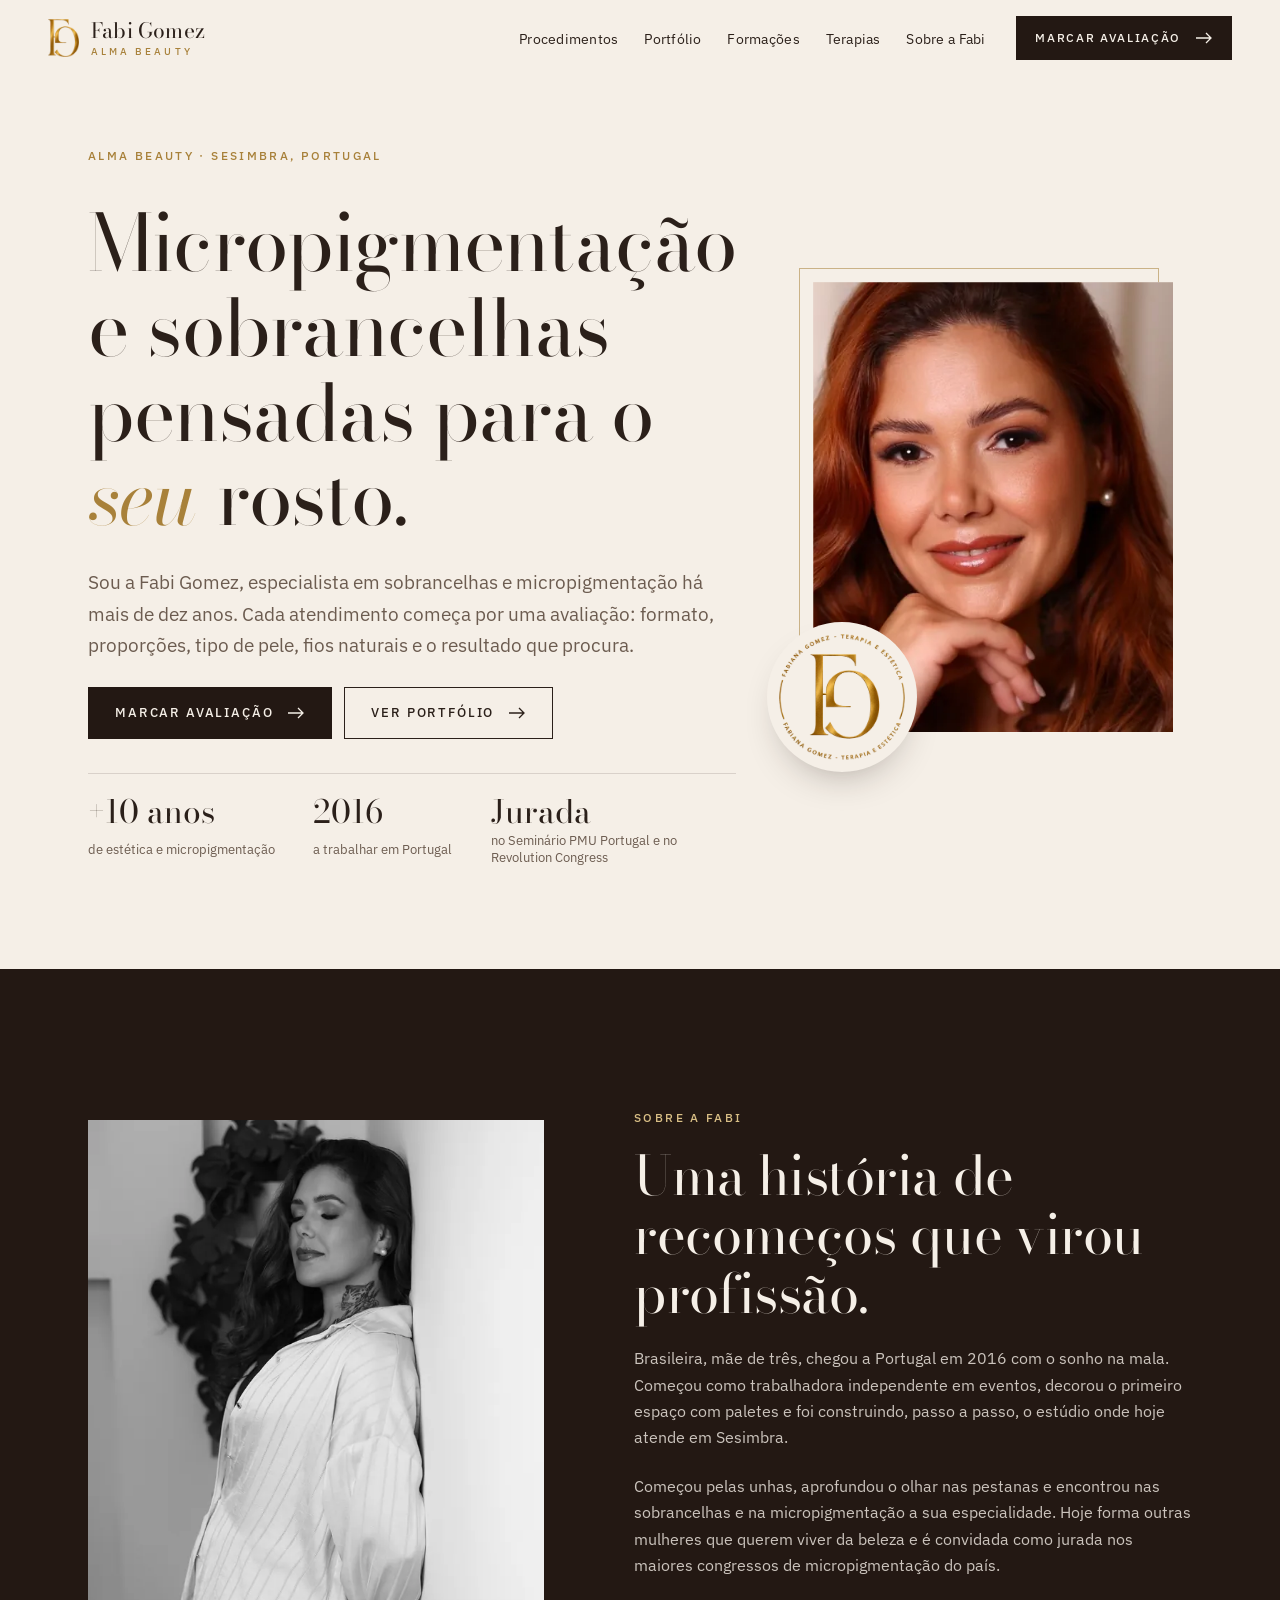
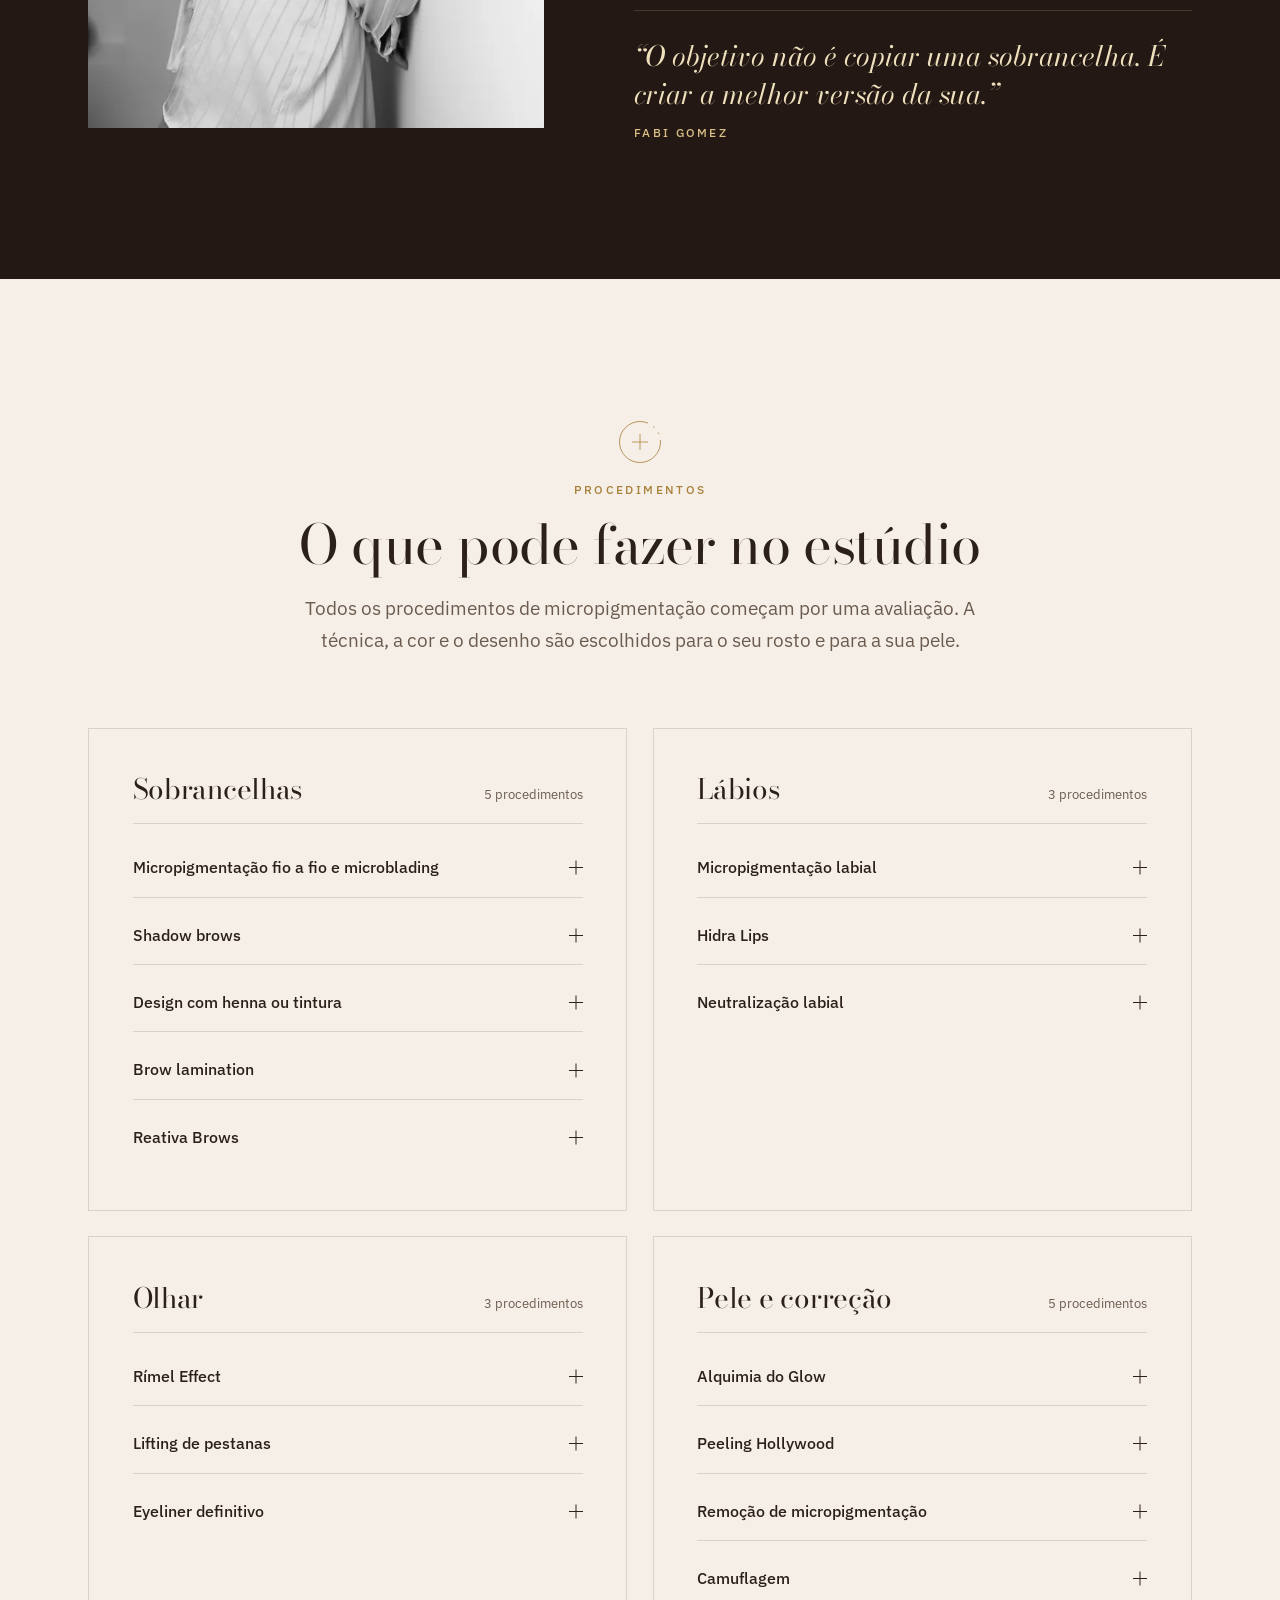
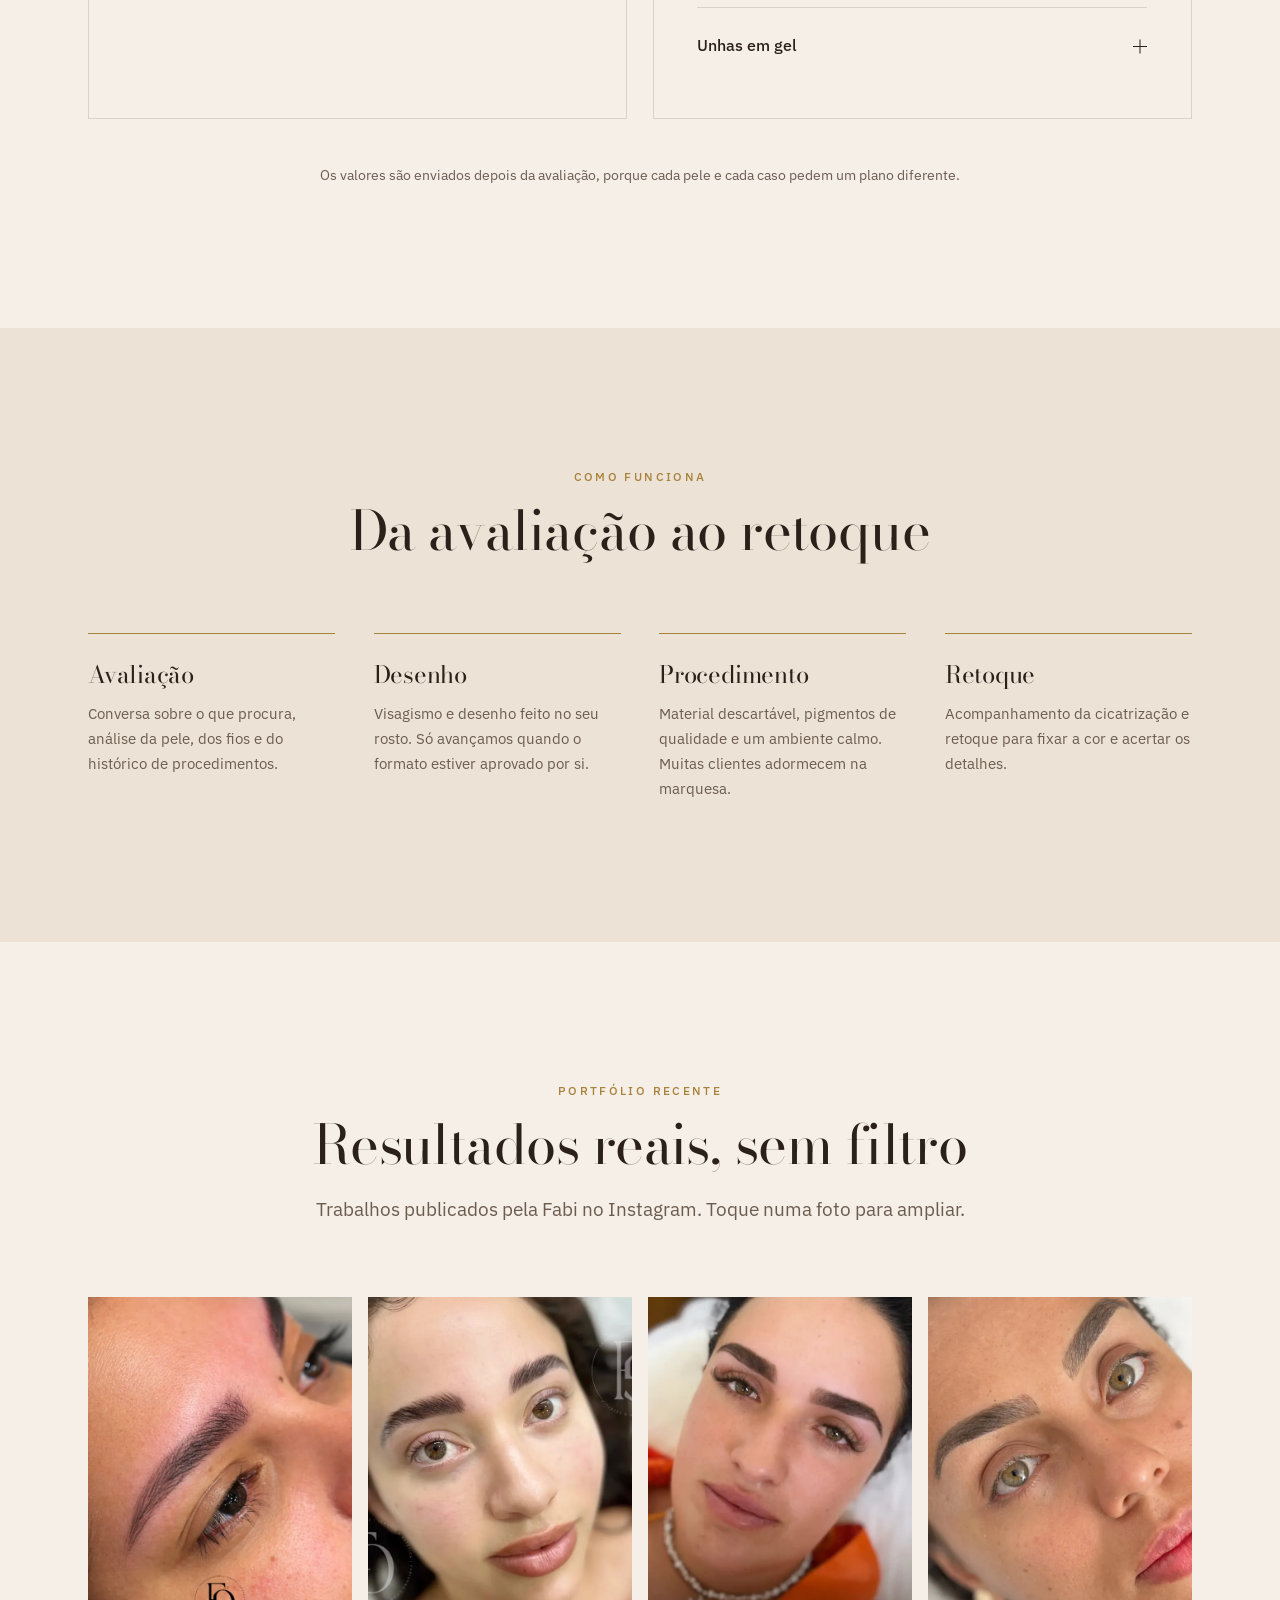
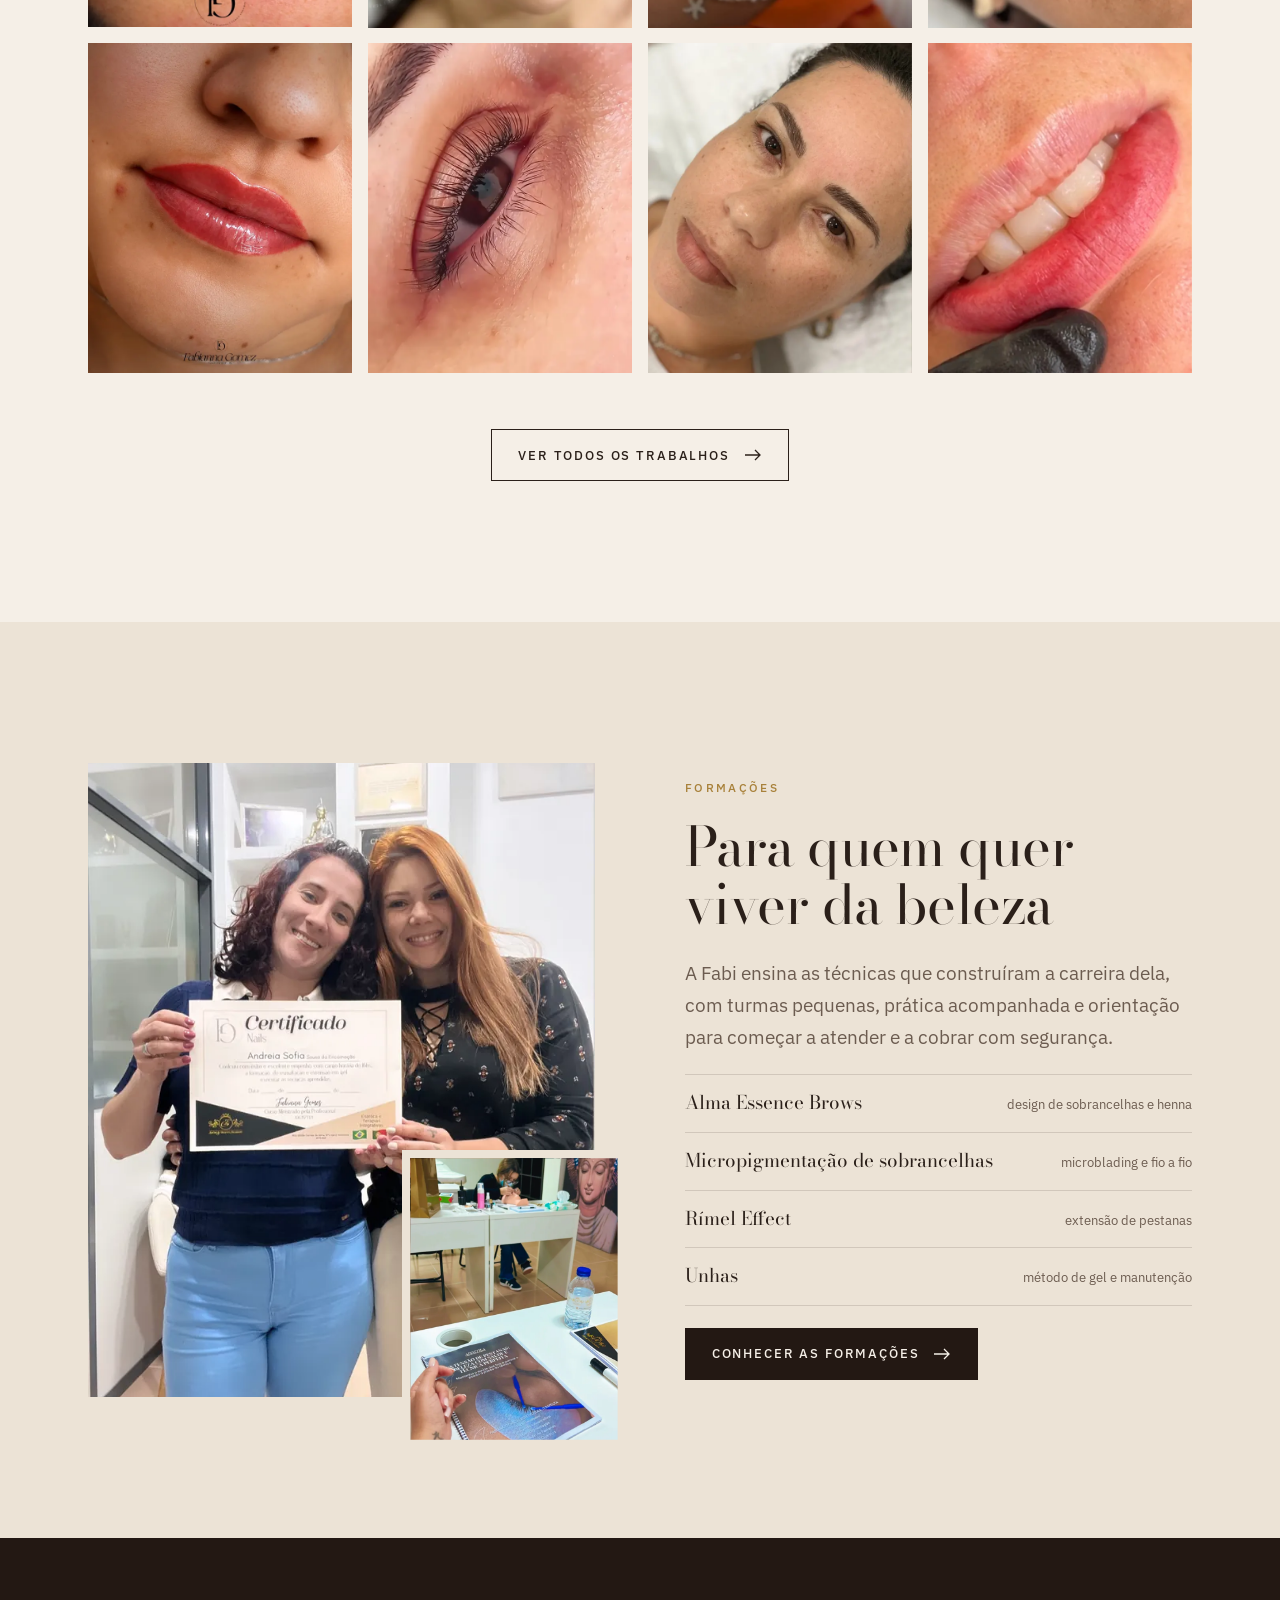
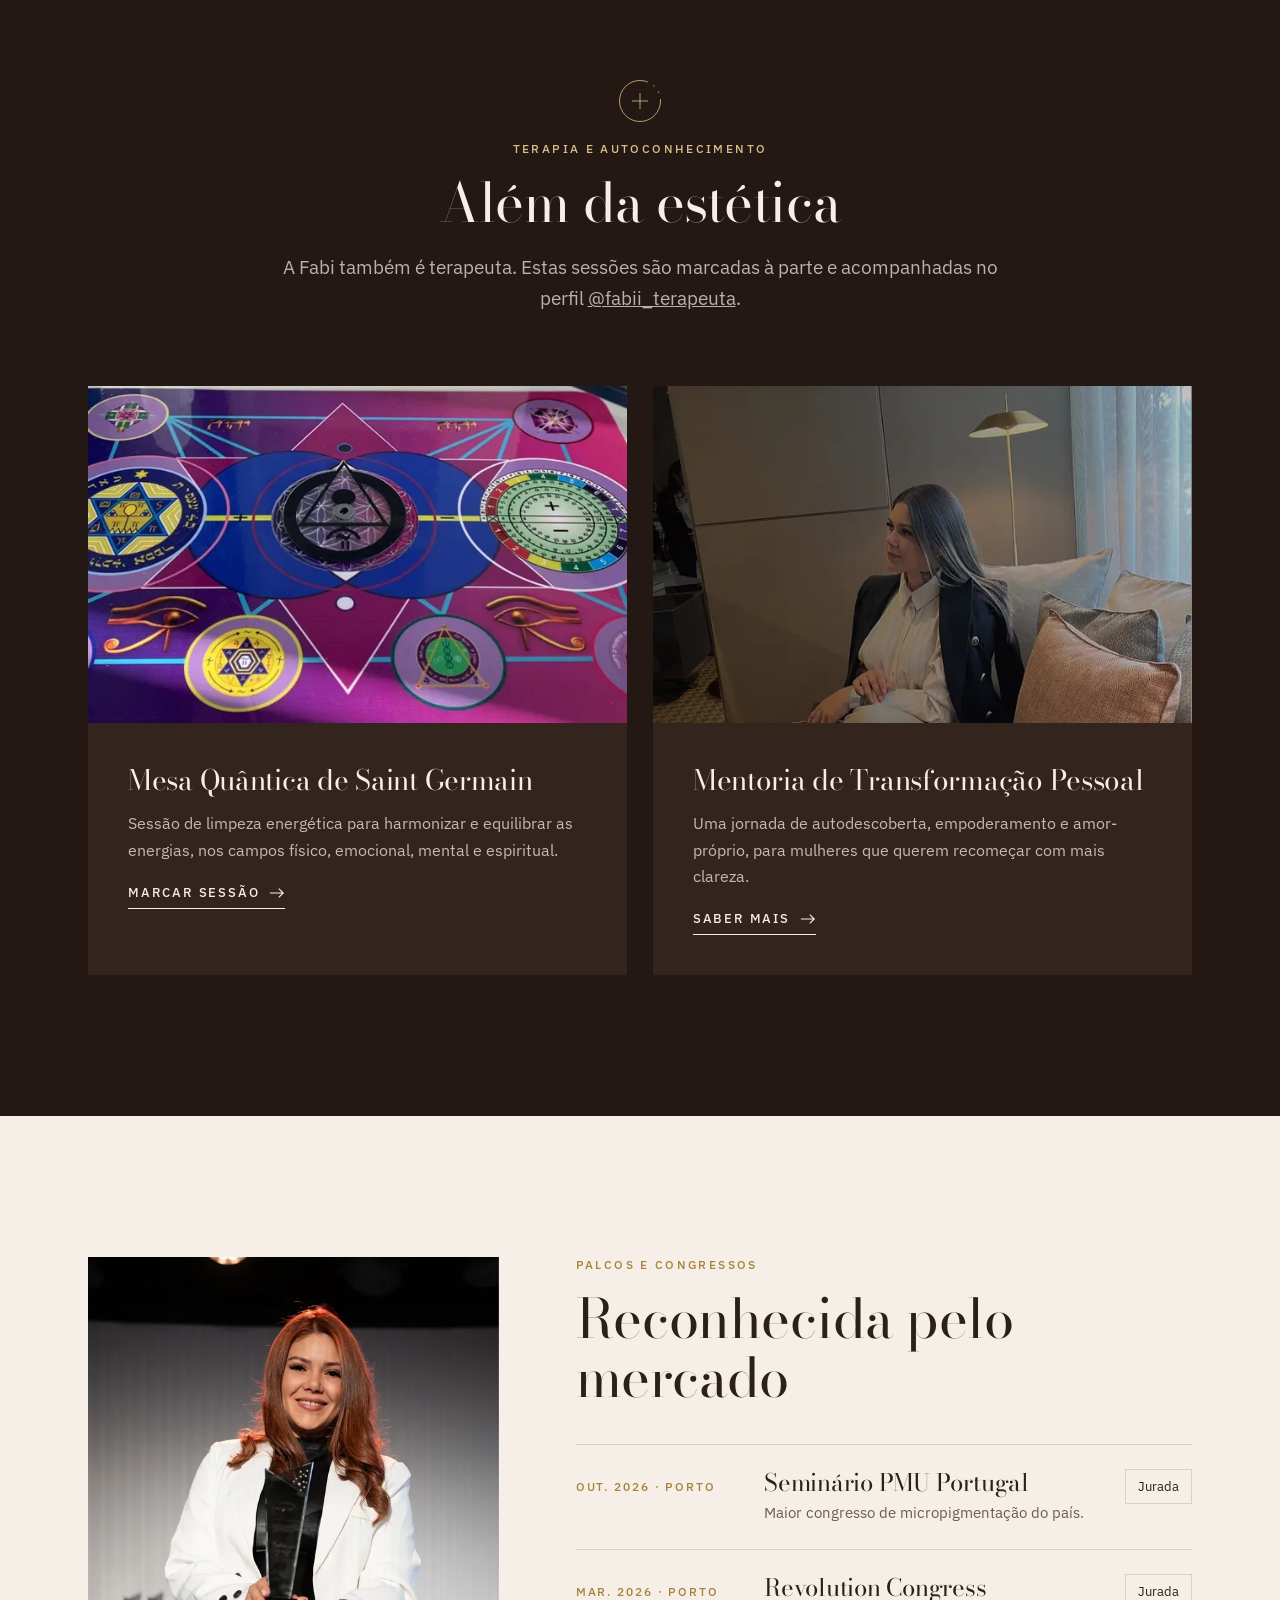
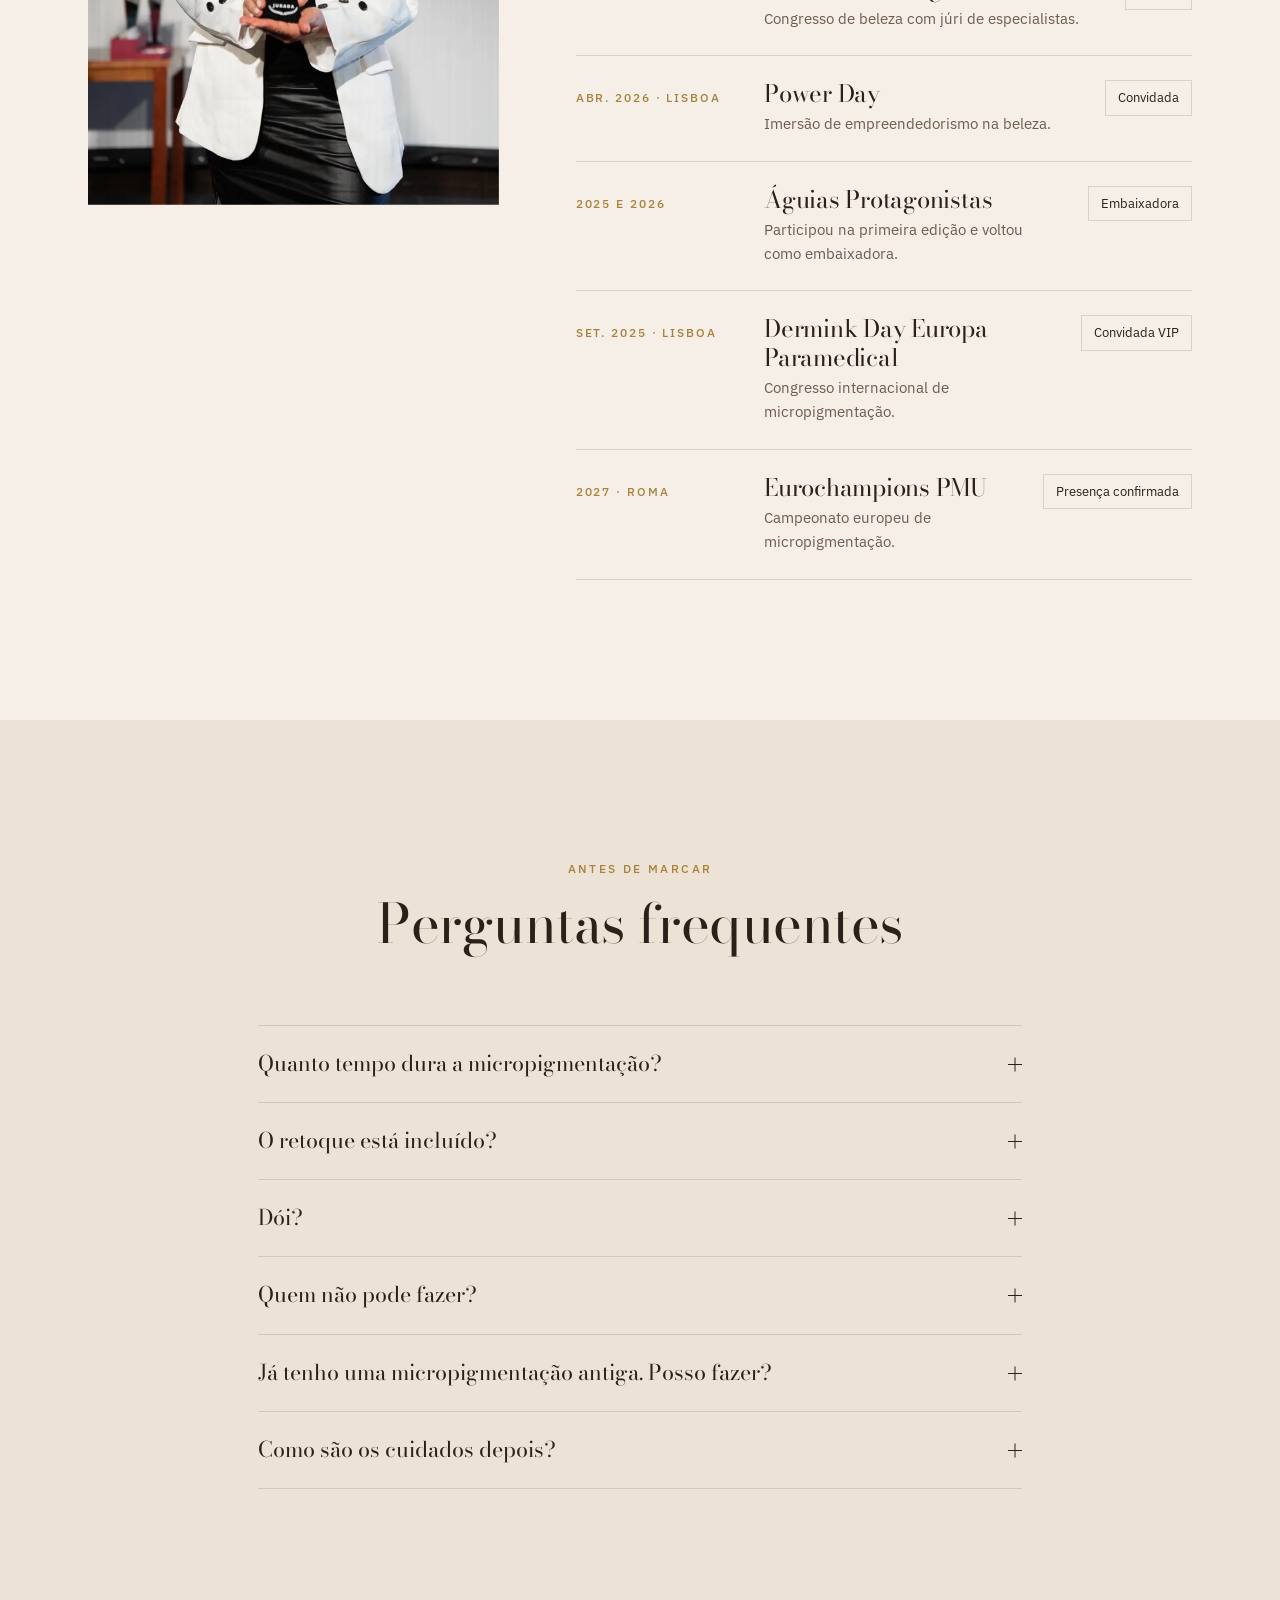
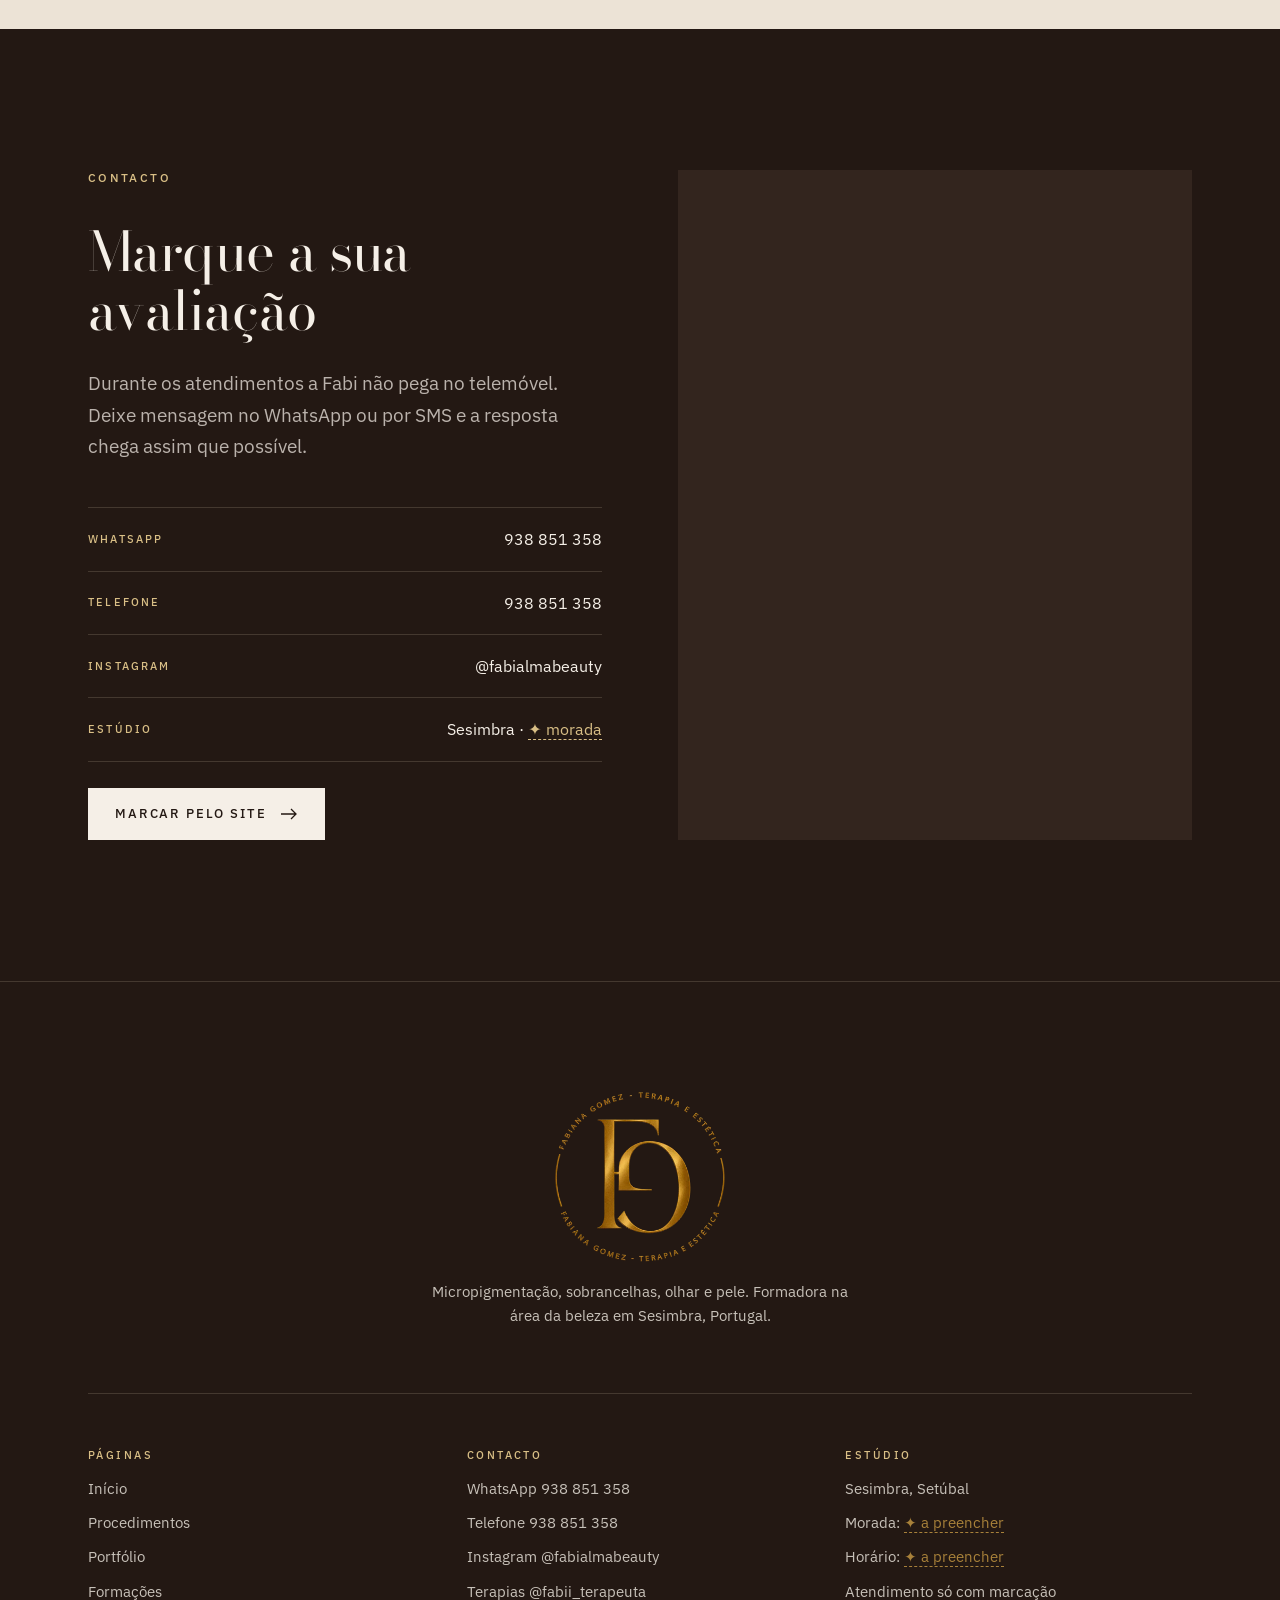
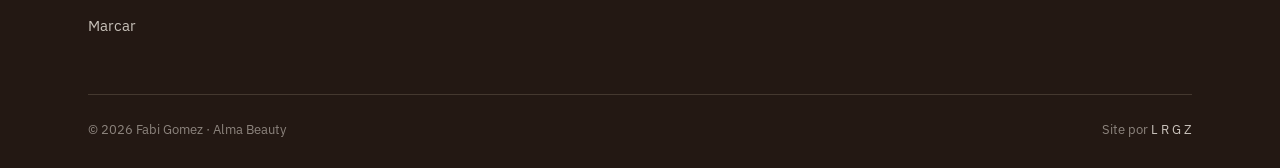
==== commit 46b6f941: "Logo oficial da Fabi e favicon sem fundo Co-Authored-By: Claude Opus 5.5 <noreply@anthropic.com>" ====
--- a/index.html
+++ b/index.html
@@ -22,7 +22,7 @@
 <link rel="preconnect" href="https://fonts.googleapis.com">
 <link rel="preconnect" href="https://fonts.gstatic.com" crossorigin>
 <link rel="stylesheet" href="https://fonts.googleapis.com/css2?family=Bodoni+Moda:ital,opsz,wght@0,6..96,400;0,6..96,500;1,6..96,400&family=IBM+Plex+Sans:wght@400;500&display=swap">
-<link rel="stylesheet" href="assets/css/site.css?v=2">
+<link rel="stylesheet" href="assets/css/site.css?v=3">
 <link rel="preload" as="image" href="assets/img/fabi-retrato-720.webp" imagesrcset="assets/img/fabi-retrato-720.webp 720w, assets/img/fabi-retrato-1200.webp 879w" imagesizes="(max-width:900px) 90vw, 46vw">
 </head>
 <body>
@@ -56,7 +56,7 @@
     </div>
     <div class="hero-foto">
       <figure><img src="assets/img/fabi-retrato-720.webp" srcset="assets/img/fabi-retrato-720.webp 720w, assets/img/fabi-retrato-1200.webp 879w" sizes="(max-width:900px) 90vw, 46vw" alt="Retrato da Fabi Gomez, de cabelo ruivo, a sorrir com a mão no queixo" width="720" height="543" fetchpriority="high"></figure>
-      <div class="selo"><img src="assets/img/logo-ouro-320.webp" alt="" width="320" height="315"></div>
+      <div class="selo"><img src="assets/img/logo-ouro-320.webp" alt="" width="320" height="321"></div>
     </div>
   </div>
 </section>
@@ -251,7 +251,7 @@
 <footer class="rodape">
   <div class="wrap">
     <div class="rodape-topo">
-      <img src="assets/img/logo-claro-320.webp" srcset="assets/img/logo-claro-320.webp 1x, assets/img/logo-claro-640.webp 2x" alt="Fabianna Gomez, Terapia &amp; Estética" width="320" height="315" loading="lazy">
+      <img src="assets/img/logo-claro-320.webp" srcset="assets/img/logo-claro-320.webp 1x, assets/img/logo-claro-640.webp 2x" alt="Fabianna Gomez, Terapia &amp; Estética" width="320" height="321" loading="lazy">
       <p>Micropigmentação, sobrancelhas, olhar e pele. Formadora na área da beleza em Sesimbra, Portugal.</p>
     </div>
     <div class="colunas">
@@ -268,7 +268,7 @@
   <div class="lb-palco"><img alt=""></div>
   <div class="lb-base"><button type="button" data-ant aria-label="Anterior">&larr;</button><span class="rot" data-leg></span><button type="button" data-prox aria-label="Seguinte">&rarr;</button></div>
 </div>
-<script src="assets/js/obras.js?v=2"></script>
-<script src="assets/js/site.js?v=2"></script>
+<script src="assets/js/obras.js?v=3"></script>
+<script src="assets/js/site.js?v=3"></script>
 </body>
 </html>
